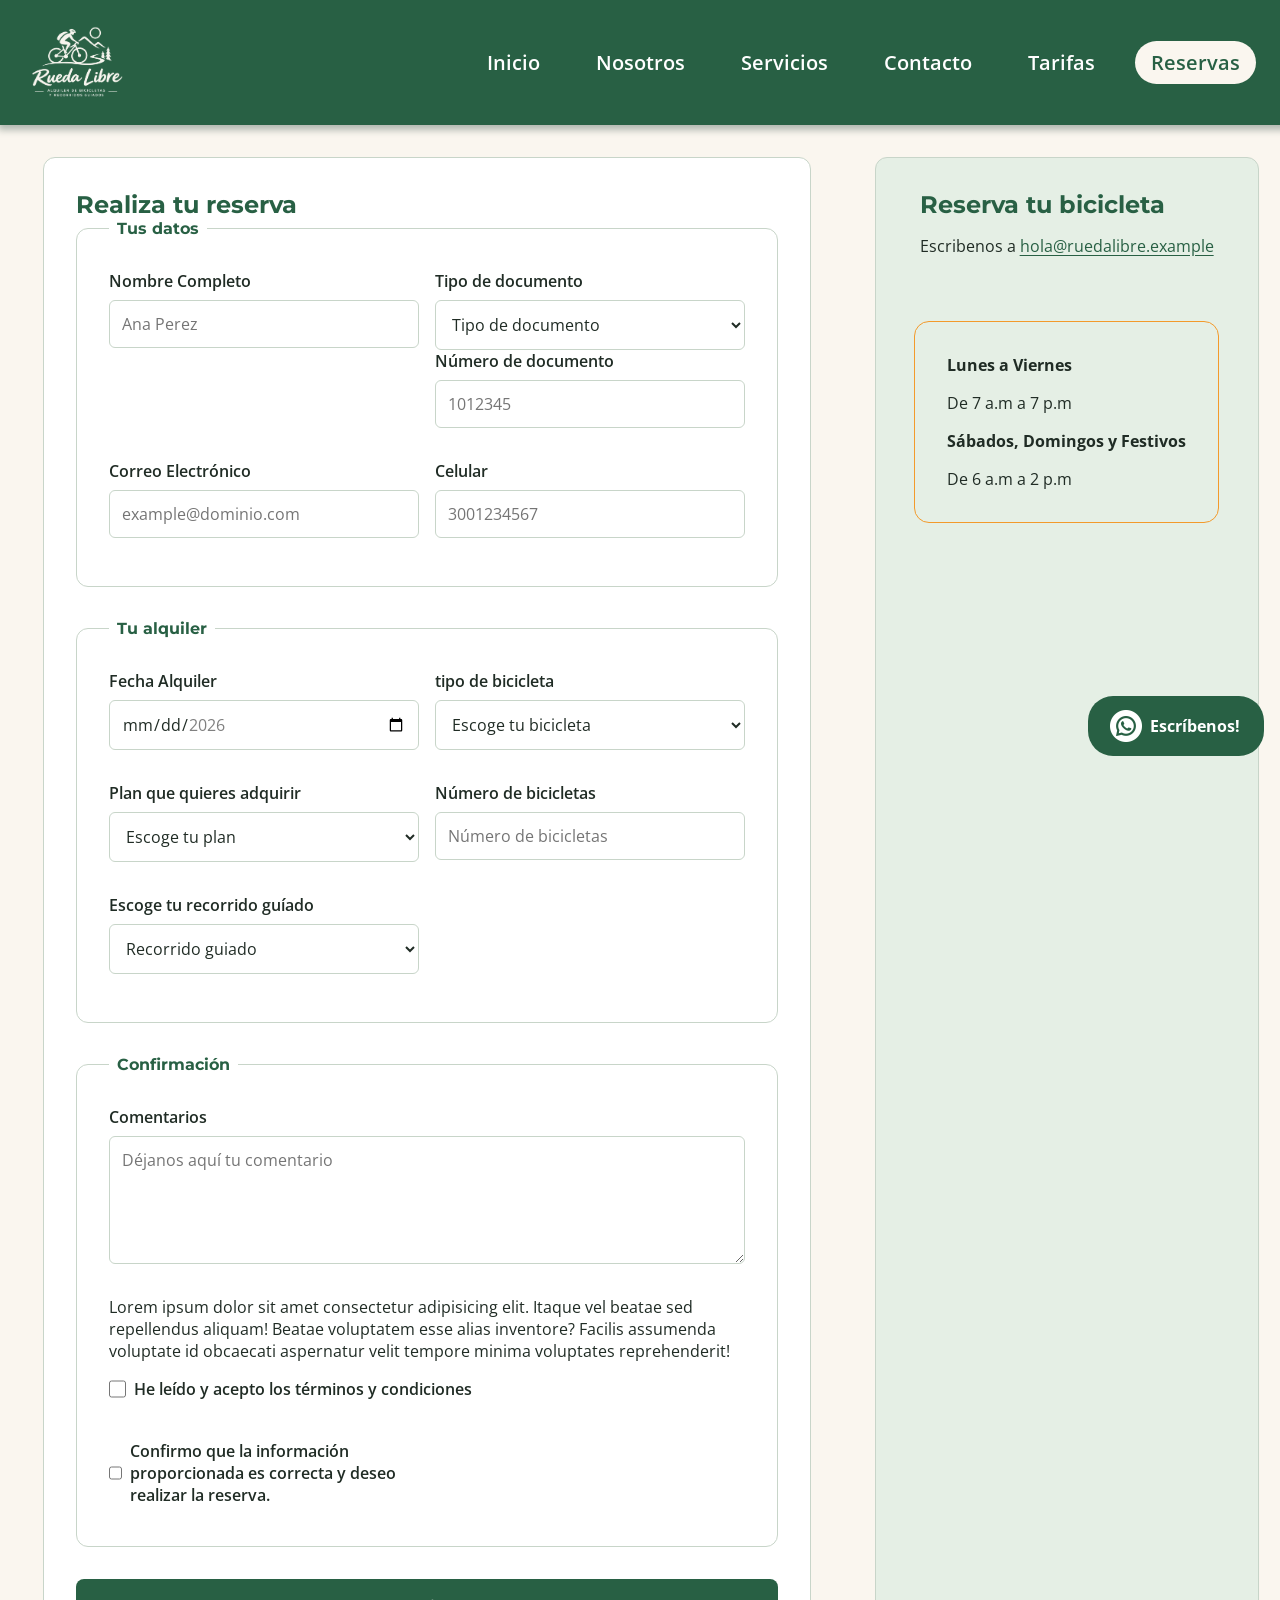
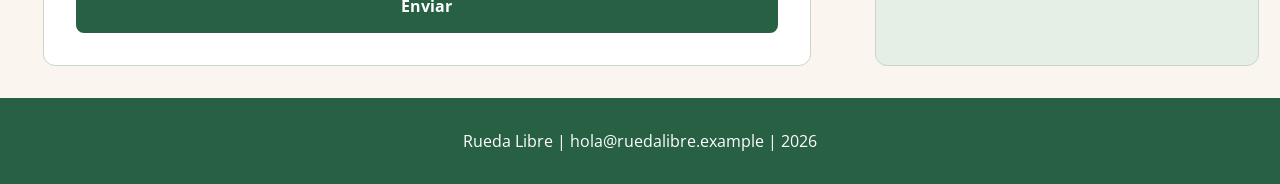
==== paginas/reservas.html @ aeb86398 "Creación repositorio Rueda Libre usando Bootstrap" ====
<!DOCTYPE html>
<html lang="es">

<head>
    <meta charset="UTF-8">
    <meta name="viewport" content="width=device-width, initial-scale=1.0">
    <title>RuedaLibre | Reserva tu bicicleta</title>
    <link rel="preconnect" href="https://fonts.googleapis.com">
    <link rel="preconnect" href="https://fonts.gstatic.com" crossorigin>
    <link
        href="https://fonts.googleapis.com/css2?family=Inter:ital,opsz,wght@0,14..32,100..900;1,14..32,100..900&family=Montserrat:ital,wght@0,100..900;1,100..900&family=Open+Sans:ital,wght@0,300..800;1,300..800&display=swap"
        rel="stylesheet">
    <link
        href="https://fonts.googleapis.com/css2?family=Inter:ital,opsz,wght@0,14..32,100..900;1,14..32,100..900&family=Montserrat:ital,wght@0,100..900;1,100..900&display=swap"
        rel="stylesheet">
    <!-- <link rel="stylesheet" href="../css/style.css"> --> <!-- primer CSS, enfoque primero pc -->
    <link rel="stylesheet" href="../css/mobil-first.css"> <!-- Enfoque Mobile-first -->
    <meta name="description" content="Reserva aquí nuestras bicicletas o agenda una de nuestras rutas por Medellín">
</head>

<body>
    <header>
        <a href="../index.html" class="logo"><img src="../img/Logo.png" alt="Logo de Rueda Libre" width="100"
                class="logo-img"></a>

        <input type="checkbox" id="menu">
        <label for="menu">
            <img src="../img/menu.png" class="menu-icon" alt="icono menú hamburguesa">
        </label>

        <nav class="nav">
            <ul class="nav-bar">
                <li class="nav-bar-item"><a href="../index.html">Inicio</a></li>
                <li class="nav-bar-item"><a href="../index.html#Nosotros">Nosotros</a></li>
                <li class="nav-bar-item"><a href="../index.html#Servicios">Servicios</a></li>
                <li class="nav-bar-item"><a href="../index.html#Encuentranos">Contacto</a></li>
                <li class="nav-bar-item"><a href="./tarifas.html">Tarifas</a></li>
                <li class="nav-bar-item activo"><a href="./reservas.html">Reservas</a></li>
            </ul>
        </nav>
    </header>

    <main class="main-reservas">



        <section class="container container-formreservas">
            <h2>Realiza tu reserva</h2>
            <form action="" method="post">
                <fieldset>
                    <legend>Tus datos</legend>

                    <div class="form-group">
                        <label for="nombre">Nombre Completo</label>
                        <input type="text" name="nombre" id="nombre" placeholder="Ana Perez" minlength="3"
                            title="Por favor, ingrese su nombre completo. solo se aceptan letras y espacios. Un mínimo de 3 caracteres."
                            pattern="^[a-zA-ZáéíóúñÑÁÉÍÓÚ]+$" required>
                    </div>

                    <div class="form-group">
                        <label for="tipoDoc">Tipo de documento</label>
                        <select name="tipoDoc" id="tipoDoc" title="Por favor, seleccione su tipo de documento" required>
                            <option value="" selected disabled>Tipo de documento</option>
                            <option value="ti">Tarjeta de identidad</option>
                            <option value="cc">Cédula de ciudadanía</option>
                            <option value="ce">Cedula de extranjería</option>
                        </select>
                        <label for="numDoc">Número de documento</label>
                        <input type="text" name="numDoc" id="numDoc" pattern="[0-9]{6,10}"
                            title="Por favor, ingrese un número de documento válido. Solo se aceptan números del 0 al 9. Un máximo de 10 dígitos y un mínimo de 6."
                            placeholder="1012345" required>
                    </div>

                    <div class="form-group">
                        <label for="correo">Correo Electrónico</label>
                        <input type="email" name="correo" id="correo" placeholder="example@dominio.com" required
                            title="Por favor, ingrese un correo electrónico válido, debe contener un '@', un dominio y una extensión válida.">
                    </div>

                    <div class="form-group">
                        <label for="celular">Celular</label>
                        <input type="tel" pattern="3[0-9]{9}" name="celular" id="celular" placeholder="3001234567"
                            required
                            title="Por favor, ingrese un número de celular válido. Debe comenzar con '3' y contener 10 dígitos en total. Solo se aceptan números del 0 al 9.">
                    </div>
                </fieldset>

                <fieldset>
                    <legend>Tu alquiler</legend>

                    <div class="form-group">
                        <label for="fecha">Fecha Alquiler</label>
                        <input type="date" name="fecha" id="fecha" min="2026-11-01" max="2026-12-31" required
                            title="Por favor, seleccione una fecha válida. La fecha debe estar entre el 1 de noviembre de 2026 y el 31 de diciembre de 2026.">
                    </div>

                    <div class="form-group">
                        <label for="bicicleta">tipo de bicicleta</label>
                        <select name="bicicleta" id="bicicleta" required
                            title="Por favor, seleccione un tipo de bicicleta">
                            <option value="" selected disabled>Escoge tu bicicleta</option>
                            <option value="urbana">Urbana</option>
                            <option value="montana">Montaña</option>
                            <option value="electrica">Eléctrica</option>
                        </select>
                    </div>

                    <div class="form-group">
                        <label for="plan">Plan que quieres adquirir</label>
                        <select name="plan" id="plan" required title="Por favor, seleccione un plan">
                            <option value="" selected disabled>Escoge tu plan</option>
                            <option value="hora">1 hora</option>
                            <option value="mediodia">Mediodía</option>
                            <option value="dia">Día completo</option>
                        </select>
                    </div>

                    <div class="form-group">
                        <label for="numBici">Número de bicicletas</label>
                        <input type="number" name="numBici" id="numBici" step="1" min="1" max="6"
                            title="Debes seleccionar entre 1 y 6 bicicletas" placeholder="Número de bicicletas"
                            required>
                    </div>

                    <div class="form-group">
                        <label for="guia">Escoge tu recorrido guíado</label>
                        <select name="guia" id="guia" required title="Por favor, seleccione una opción">
                            <option value="" selected disabled>Recorrido guiado</option>
                            <option value="rioParques">Río y parques</option>
                            <option value="saboresBarrio">Sabores de barrio</option>
                            <option value="palmas">Reto palmas</option>
                            <option value="noGuia">No quiero un recorrido guiado</option>
                        </select>
                    </div>

                </fieldset>

                <fieldset>
                    <legend>Confirmación</legend>

                    <div class="form-group form-group-textarea">
                        <label for="coment">Comentarios</label>
                        <textarea name="coment" id="coment" maxlength="300"
                            placeholder="Déjanos aquí tu comentario"></textarea>
                    </div>

                    <div class="form-group form-group-terms">
                        <p>Lorem ipsum dolor sit amet consectetur adipisicing elit. Itaque vel beatae sed
                            repellendus
                            aliquam! Beatae voluptatem esse alias inventore? Facilis assumenda voluptate id
                            obcaecati
                            aspernatur velit tempore minima voluptates reprehenderit!</p>
                        <div class="form-group-checkbox">
                            <input type="checkbox" name="terms" required
                                title="Por favor, acepte nuestros términos y condiciones" id="terms">
                            <label for="terms">He leído y acepto los términos y condiciones</label>
                        </div>
                    </div>

                    <div class="form-group form-group-checkbox">
                        <input type="checkbox" name="confirm" id="confirm" required
                            title="Por favor, confirme su reserva">
                        <label for="confirm">Confirmo que la información proporcionada es correcta y deseo realizar la
                            reserva.</label>
                    </div>
                </fieldset>

                <button type="submit">Enviar</button>
            </form>
        </section>

        <section class="container container-horarios">
            <div class="container-content content-horarios">
                <h1>Reserva tu bicicleta</h1>
                <p>Escribenos a <a href="mailto:hola@ruedalibre.example" target="_blank">hola@ruedalibre.example</a></p>
            </div>

            <aside class="container-content content-horarios-aside">
                <dl>
                    <dt>Lunes a Viernes</dt>
                    <dd>De 7 a.m a 7 p.m</dd>

                    <dt>Sábados, Domingos y Festivos</dt>
                    <dd>De 6 a.m a 2 p.m</dd>
                </dl>
            </aside>
        </section>

        <aside class="whatsapp">
            <a href="whatsapp://send?phone=573001234567" target="_blank" class="btn btn-whatsapp">
                <img src="../img/whatsapp.png" alt="WhatsApp">
                <p>Escríbenos!</p>
            </a>
        </aside>

    </main>

    <footer id="footer">
        Rueda Libre | hola@ruedalibre.example | 2026
    </footer>

</body>

</html>
---- css/style.css ----
:root {
    --primary-color: #286044;
    --secondary-color: #F39A2B;
    --background-color: #FAF6EF;
    --text-color: #202c25;
    --text-color-secondary: #5B6470;
    --surface-color: #E5EFE5;
    --border-color: #C8D5C9;

    --font-family-main: 'Montserrat', sans-serif;
    --font-family-secondary: 'Open Sans', sans-serif;

    --spacing-small: 0.5rem;
    --spacing-medium: 1rem;
    --spacing-large: 2rem;
}


* {
    margin: 0;
    padding: 0;
    box-sizing: border-box;
}

html {
    scroll-behavior: smooth;
    scroll-padding-top: 1rem;
}

body {
    background-color: var(--background-color);
    color: var(--text-color);
    font-family: var(--font-family-secondary);
    width: 100%;
}

a {
    text-decoration: none;
    color: inherit;
}

h1,
h2,
h3 {
    font-family: var(--font-family-main);
    color: var(--primary-color);
}

a:focus-visible,
button:focus-visible,
input:focus-visible,
select:focus-visible,
textarea:focus-visible,
iframe:focus-visible {
    outline: 3px solid var(--secondary-color);
    outline-offset: 4px;
}

p {
    margin-bottom: var(--spacing-medium);
}

header {
    background-color: var(--primary-color);
    color: white;
    text-align: center;
    display: flex;
    justify-content: space-between;
    box-shadow: 3px 0 7px 5px rgb(177, 184, 176);
    width: 100%;
    position: sticky;
    z-index: 100;
    top: 0;


    .logo {
        margin-left: var(--spacing-medium);

        .logo-img {
            width: 120px;
        }
    }

    #menu {
        display: none;
    }

    label {
        cursor: pointer;
        display: none;

        .menu-icon {
            width: 50px;
        }
    }

    .nav {
        display: flex;
        margin-right: var(--spacing-medium);

        .nav-bar {
            display: flex;
            flex-direction: row;
            list-style: none;
            gap: var(--spacing-small);
            text-decoration: none;
            align-items: center;
            justify-content: center;

            .nav-bar-item {
                font-size: 20px;
                margin: var(--spacing-small);
                padding: var(--spacing-small) var(--spacing-medium);
                border-radius: 40px;
                font-weight: 600;
                transition: 0.4s ease;
            }

            .activo {
                background-color: var(--background-color);
                padding: var(--spacing-small) var(--spacing-medium);
                margin: var(--spacing-small);
                color: var(--primary-color);
                border-radius: 50px;
                font-size: 20px;
            }

            .nav-bar-item:hover {
                background-color: var(--background-color);
                color: var(--text-color);
            }
        }
    }
}

main {
    display: flex;
    flex-direction: column;
}


.container {
    width: 90%;
    margin: var(--spacing-large) auto;
    padding: var(--spacing-large);

    border: 1px solid var(--border-color);
    border-radius: 0.75rem;
    background-color: white;
}

.container-welcome {
    margin-left: 0;
    margin-right: 0;
    display: flex;
    flex-direction: column;
    align-items: center;
    justify-content: center;
    border: none;
    border-radius: 0;

    min-height: 60vh;
    padding: var(--spacing-large);
    background-color: var(--surface-color);
    background-image: url("../img/Cliclismo.jpg");
    background-position: center;
    background-repeat: no-repeat;
    background-size: cover;

    text-align: center;
    width: 100%;

    .welcome-content {

        width: 50%;
        background: rgba(255, 255, 255, 0.233);
        backdrop-filter: blur(20px);
        -webkit-backdrop-filter: blur(10px);
        border-radius: 50px;
        padding: 20px;

        display: flex;
        flex-direction: column;
        align-items: center;
        justify-content: center;


        h1 {
            font-size: clamp(2rem, 5vw, 3.5rem);
        }

        p {
            max-width: 42rem;
            font-size: 1.1rem;
        }
    }

}


.servicios {

    .servicios-title {
        margin: var(--spacing-medium);
    }

    .container-content-servicios {
        display: grid;
        grid-template-columns: repeat(auto-fit, minmax(400px, 1fr));
        gap: var(--spacing-medium);


        .container-servicios-subtitle {
            position: relative;
            min-width: 0;
            padding: var(--spacing-medium);

            border: 1px solid var(--border-color);
            border-radius: 0.75rem;
            background-color: var(--background-color);

            .servicios-subtitle {
                margin-bottom: var(--spacing-medium);
            }

            .servicios-text {
                line-height: 1.7;
            }

            .servicios-image {
                display: block;
                width: 100%;
                height: auto;
                margin-top: var(--spacing-medium);
                border-radius: 0.5rem;

            }
        }
    }
}

.btn {
    display: inline-block;
    margin-top: var(--spacing-small);
    padding: 0.75rem 1.25rem;

    border: 2px solid transparent;
    border-radius: 25px;
    background-color: var(--primary-color);
    color: white;
    font: inherit;
    font-weight: 700;
    line-height: 1.4;
    text-align: center;
    cursor: pointer;

    transition: background-color 0.3s ease,
        color 0.3s ease;
}

.btn:hover {
    background-color: var(--secondary-color);
    color: var(--text-color);
}

.btn:focus-visible {
    outline: 3px solid var(--secondary-color);
    outline-offset: 4px;
}


.alquiler {
    width: 100%;
    max-width: 75rem;
    margin: 0 auto;
    padding: var(--spacing-large);

    display: flex;
    flex-direction: column;
    align-items: flex-start;
    gap: var(--spacing-medium);

    color: var(--text-color);
    line-height: 1.7;

    .alquiler-title {
        width: 100%;
        margin-bottom: var(--spacing-small);

        color: var(--primary-color);
        font-family: var(--font-family-main);
        font-size: clamp(1.8rem, 4vw, 2.5rem);
        text-align: center;
    }

    p {
        max-width: 55rem;

        color: var(--text-color-secondary);
        font-family: var(--font-family-secondary);
        font-size: 1rem;
    }

    ol,
    ul {
        width: 100%;
        max-width: 65rem;
        padding-left: 1.75rem;

        font-family: var(--font-family-secondary);

        li {
            margin-bottom: var(--spacing-small);
            padding-left: 0.25rem;

            strong {
                color: var(--primary-color);
            }

        }
    }

    h3 {
        margin-top: var(--spacing-medium);

        color: var(--primary-color);
        font-family: var(--font-family-main);
        font-size: 1.35rem;
    }

}

.encuentranos-map {

    h3 {
        padding: var(--spacing-medium) 0;
        font-size: 1.5rem;
    }

    iframe {
        display: block;
        width: 100%;
        max-width: 100%;
        border: 0;
        border-radius: 25px;
    }
}

.encuentranos-mail {
    display: block;
    font-style: normal;
    overflow-wrap: anywhere;
    padding: var(--spacing-medium) 0;

    a {
        color: var(--primary-color);
        text-decoration: underline;
        text-underline-offset: 0.2em;
    }
}

.container-tabla {
    overflow-x: auto;

    .tabla {
        width: 100%;
        border-collapse: collapse;
        margin-bottom: var(--spacing-medium);
        background-color: white;

        caption {
            margin-bottom: var(--spacing-medium);
            color: var(--primary-color);
            font-family: var(--font-family-main);
            font-size: 1.4rem;
            font-weight: 700;
            text-align: left;
        }

        th {
            padding: var(--spacing-medium);
            border: 1px solid var(--border-color);
            text-align: left;
            background-color: var(--primary-color);
            color: white;
        }

        td {
            padding: var(--spacing-medium);
            border: 1px solid var(--border-color);
            text-align: left;
        }
    }
}

.container-description {
    line-height: 1.8;

    .list-requisitos {
        padding-left: var(--spacing-large);
    }
}

.main-reservas {
    display: grid;
    grid-template-columns: 2fr 1fr;
}

.container-horarios {
    display: flex;
    align-items: center;
    flex-direction: column;
    gap: var(--spacing-large);
    background-color: var(--surface-color);

    .content-horarios {
        min-width: 0;

        p {
            padding: var(--spacing-medium) 0;

            a {
                color: var(--primary-color);
                text-decoration: underline;
                text-underline-offset: 0.2em;
            }
        }

    }

    .content-horarios-aside {
        padding: var(--spacing-large);
        border: solid 1px var(--secondary-color);
        border-radius: 15px;

        dl {
            display: flex;
            flex-direction: column;
            gap: var(--spacing-medium);

            dt {
                font-weight: bold;
            }
        }
    }
}

.container-formreservas {

    form {
        width: 100%;
    }

    fieldset {
        margin-bottom: var(--spacing-large);
        padding: var(--spacing-large);

        border: 1px solid var(--border-color);
        border-radius: 0.75rem;
        display: grid;
        grid-template-columns: 1fr 1fr;
        gap: var(--spacing-medium);

        legend {
            padding: 0 var(--spacing-small);
            color: var(--primary-color);
            font-family: var(--font-family-main);
            font-weight: 700;
        }

        .form-group {
            margin-bottom: var(--spacing-medium);

            label {
                display: block;
                margin-bottom: var(--spacing-small);
                font-weight: 600;
            }

            input:not([type="checkbox"]),
            select,
            textarea {
                display: block;
                width: 100%;
                min-height: 2.75rem;
                padding: 0.75rem;

                border: 1px solid var(--border-color);
                border-radius: 0.375rem;
                background-color: white;
                color: var(--text-color);
                font: inherit;
            }

            textarea {
                min-height: 8rem;
                resize: vertical;
            }

            input[type="checkbox"] {
                width: 1.1rem;
                height: 1.1rem;
                margin-right: var(--spacing-small);
                accent-color: var(--primary-color);
                vertical-align: middle;
            }

            input:focus-visible,
            select:focus-visible,
            textarea:focus-visible {
                border-color: var(--primary-color);
                outline: 3px solid var(--secondary-color);
                outline-offset: 2px;
            }

        }

        .form-group-checkbox {
            margin-bottom: var(--spacing-small);
        }
    }

    button {
        display: block;
        width: 100%;
        padding: var(--spacing-medium);

        border: 0;
        border-radius: 0.5rem;
        background-color: var(--primary-color);
        color: white;
        font: inherit;
        font-weight: 700;
        cursor: pointer;

        transition: background-color 0.3s ease;
    }

    button:hover {
        background-color: var(--secondary-color);
        color: var(--text-color);
    }


}

.flota {

    h2 {
        padding: var(--spacing-medium);
    }

    div {
        display: grid;
        grid-template-columns: repeat(auto-fit, minmax(min(100%, 450px), 1fr));
        gap: var(--spacing-medium);

        .flota-article {
            padding: var(--spacing-large);
            border: solid var(--border-color) 1px;
            border-radius: 25px;
            display: flex;



            img {
                width: 50%;
                border-radius: 25px;
                transition: ease 1s;
            }

            img:hover {
                transform: scale(1.1);
                width: 50%;
            }

            div {
                width: 50%;
                display: flex;
                flex-direction: column;
                align-items: center;
                text-align: center;

                h3 {
                    font-size: 1.5rem;
                }

                .flota-precio {
                    color: var(--text-color-secondary);
                }

                .btn-flota {
                    background-color: var(--secondary-color);
                    color: var(--text-color);
                }

                .btn-flota:hover {
                    background-color: var(--primary-color);
                    color: var(--background-color);
                }
            }
        }
    }
}


.whatsapp {
    width: 11rem;
    position: fixed;
    bottom: 9rem;
    right: var(--spacing-medium);

    .btn-whatsapp {
        display: flex;
        align-items: center;
        gap: var(--spacing-small);

        p {
            margin-bottom: 0;
        }

        img {
            width: 2rem;
        }
    }
}

.rutas {
    width: 100%;

    .rutas-cards {
        display: flex;
        overflow-x: auto;
        scroll-snap-type: x mandatory;
        width: 100%;
        gap: var(--spacing-large);

        .ruta-card {
            display: flex;
            align-items: center;
            justify-content: space-between;

            border: var(--border-color) solid 1px;
            border-radius: 25px;
            scroll-snap-align: center;
            flex: 0 0 85%;
            background-color: var(--primary-color);

            img {
                width: 50%;
                border-radius: 25px 0 0 25px;
                height: 100%;

            }

            .ruta-info {
                display: flex;
                flex-direction: column;
                text-align: center;
                width: 50%;
                gap: var(--spacing-medium);
                background-color: var(--background-color);
                margin: 0;
                padding: 3rem;
                border-radius: 0 25px 25px 0;

                h3 {
                    color: var(--text-color);
                    font-size: 2rem;
                }

                .dificultad {
                    text-decoration: underline;
                    text-decoration-color: var(--secondary-color);
                    text-decoration-thickness: 2px;
                    text-underline-offset: var(--spacing-small);

                    .nivel {
                        font-weight: 600;
                        color: var(--secondary-color);

                    }
                }

                div {
                    display: flex;
                    justify-content: center;
                    padding: var(--spacing-medium);
                    background-color: var(--border-color);
                    align-items: center;
                    flex-direction: row;
                    border-radius: 25px;
                    gap: var(--spacing-large);
                    padding-bottom: 0;
                }

                .ruta-precio {
                    padding: var(--spacing-medium);
                    background-color: var(--secondary-color);
                    width: auto;
                    align-self: center;
                    font-weight: bolder;
                    border-radius: 25px;
                }
            }
        }
    }
}

footer {
    padding: var(--spacing-large);
    display: flex;
    background-color: var(--primary-color);
    color: white;
    flex-direction: row;
    align-items: flex-start;
    gap: 20rem;
    justify-content: center;
    flex-wrap: wrap;

    .footer-section {

        h2 {
            color: var(--background-color);
        }
    }
}

@media (max-width: 1023px) {

    html {
        scroll-padding-top: 5rem;
    }

    header {
        align-items: center;

        label {
            display: flex;
            align-items: center;
            order: 1;
            margin-right: var(--spacing-medium);
        }

        .nav {
            margin-right: 0;

            .nav-bar {
                position: absolute;
                left: 0;
                right: 0;
                top: 100%;
                display: none;
                flex-direction: column;
                align-items: stretch;
                justify-content: flex-start;
                gap: 0;
                margin: 0;
                padding: 0;
                max-height: calc(100vh - 5rem);
                overflow-y: auto;
                background-color: var(--text-color);
                box-shadow: 0 8px 12px rgba(0, 0, 0, 0.25);

                .nav-bar-item {
                    margin: 0;
                    padding: 0;
                    border-radius: 0;
                    font-size: 1.1rem;

                    a {
                        display: block;
                        padding: var(--spacing-medium) var(--spacing-large);
                        color: var(--surface-color);
                    }
                }

                .nav-bar-item:hover {
                    background-color: var(--secondary-color);

                    a {
                        color: var(--text-color);
                    }
                }

                .activo {
                    margin: 0;
                    padding: 0;
                    border-radius: 0;
                    background-color: var(--primary-color);
                    box-shadow: inset 4px 0 0 var(--secondary-color);

                    a {
                        color: var(--surface-color);
                    }
                }
            }
        }

        #menu:checked~.nav .nav-bar {
            display: flex;
        }
    }

    .container {
        width: 100%;
        border-radius: 0;
        border-left: 0;
        border-right: 0;
    }

    .container-welcome .welcome-content {
        width: 80%;
    }

    .container-formreservas {
        form {
            fieldset {
                grid-template-columns: 1fr;
            }
        }
    }

    .whatsapp {
        width: auto;
        display: flex;

        .btn-whatsapp {
            width: 3.5rem;
            height: 3.5rem;
            margin-top: 0;
            padding: 0;
            justify-content: center;
            border-radius: 50%;

            img {
                align-self: center;
            }

            p {
                display: none;
            }
        }
    }

    footer {
        gap: 3rem;
        justify-content: space-around;
    }
}

@media (max-width: 767px) {
    header {
        padding: 0.25rem 0;

        .logo {
            margin-left: var(--spacing-medium);

            .logo-img {
                display: block;
                width: 90px;
            }
        }

        label {
            margin-right: var(--spacing-medium);

            .menu-icon {
                width: 40px;
            }
        }

        .nav .nav-bar .nav-bar-item {
            font-size: 1rem;
        }
    }

    .container {
        margin: var(--spacing-medium) 0;
        padding: var(--spacing-medium);

        h2 {
            font-size: 1.5rem;
        }

        .btn {
            display: block;
            width: 100%;
        }
    }

    .container-welcome {
        min-height: 50vh;
        margin-top: 0;

        .welcome-content {
            width: 100%;
            padding: var(--spacing-medium);
            border-radius: 30px;

            p {
                font-size: 1rem;
            }
        }
    }

    .servicios {
        .servicios-title {
            margin: 0 0 var(--spacing-medium);
        }

        .container-content-servicios {
            grid-template-columns: minmax(0, 1fr);
        }
    }

    .alquiler {

        ol,
        ul {
            padding-left: 1.25rem;
        }

        h3 {
            font-size: 1.2rem;
        }
    }

    .flota {

        h2 {
            padding: 0 0 var(--spacing-medium);
        }

        div {
            grid-template-columns: minmax(0, 1fr);

            .flota-article {
                flex-direction: column;
                gap: var(--spacing-medium);
                border-radius: 1rem;

                img,
                img:hover {
                    width: 100%;
                    object-fit: cover;
                    border-radius: 1rem;
                    transform: none;
                }

                div {
                    width: 100%;
                }
            }
        }
    }

    .rutas {
        .rutas-cards {
            gap: var(--spacing-medium);
            scroll-snap-type: x mandatory;
            padding-bottom: var(--spacing-small);

            .ruta-card {
                flex-direction: column;
                align-items: stretch;
                border-radius: 1rem;

                img {
                    width: 100%;
                    height: 180px;
                    object-fit: cover;
                    border-radius: 1rem 1rem 0 0;
                }

                .ruta-info {
                    width: 100%;
                    padding: var(--spacing-medium);
                    gap: var(--spacing-small);
                    border-radius: 0 0 1rem 1rem;

                    h3 {
                        font-size: 1.4rem;
                    }

                    div {
                        flex-wrap: wrap;
                        gap: var(--spacing-small) var(--spacing-medium);
                    }
                }
            }
        }
    }

    .encuentranos-map {

        h3 {
            font-size: 1.25rem;
        }

        iframe {
            height: 300px;
            border-radius: 1rem;
        }
    }

    .container-tabla {
        .tabla {
            caption {
                font-size: 1.2rem;
            }

            th,
            td {
                padding: var(--spacing-small);
                font-size: 0.875rem;
            }
        }

        .tarifas-recorrido {
            min-width: 32rem;
        }
    }

    .container-description {
        .list-requisitos {
            padding-left: 1.25rem;
        }
    }

    .main-reservas {
        grid-template-columns: minmax(0, 1fr);

        .container-formreservas {
            fieldset {
                padding: var(--spacing-medium);
                gap: 0;
            }
        }
    }

    .container-horarios {
        .content-horarios {
            h1 {
                font-size: 1.6rem;
            }
        }

        .content-horarios-aside {
            width: 100%;
            padding: var(--spacing-medium);
        }
    }

    footer {
        flex-direction: column;
        align-items: center;
        gap: var(--spacing-large);
        padding: var(--spacing-large) var(--spacing-medium);
        text-align: center;
    }
}
---- css/mobil-first.css ----
:root {
    --primary-color: #286044;
    --secondary-color: #F39A2B;
    --background-color: #FAF6EF;
    --text-color: #202c25;
    --text-color-secondary: #5B6470;
    --surface-color: #E5EFE5;
    --border-color: #C8D5C9;

    --font-family-main: 'Montserrat', sans-serif;
    --font-family-secondary: 'Open Sans', sans-serif;

    --spacing-small: 0.5rem;
    --spacing-medium: 1rem;
    --spacing-large: 2rem;
}


* {
    margin: 0;
    padding: 0;
    box-sizing: border-box;
}

html {
    scroll-behavior: smooth;
    scroll-padding-top: 5rem;

    @media (min-width: 1200px) {
        scroll-padding-top: 1rem;
    }
}

body {
    background-color: var(--background-color);
    color: var(--text-color);
    font-family: var(--font-family-secondary);
    width: 100%;
}

a {
    text-decoration: none;
    color: inherit;
}

h1,
h2,
h3 {
    font-family: var(--font-family-main);
    color: var(--primary-color);
}

a:focus-visible,
button:focus-visible,
input:focus-visible,
select:focus-visible,
textarea:focus-visible,
iframe:focus-visible {
    outline: 3px solid var(--secondary-color);
    outline-offset: 4px;
}

p {
    margin-bottom: var(--spacing-medium);
}

header {
    background-color: var(--primary-color);
    color: white;
    text-align: center;
    display: flex;
    justify-content: space-between;
    align-items: center;
    padding: 0.25rem 0;
    box-shadow: 3px 0 7px 5px rgb(177, 184, 176);
    width: 100%;
    position: sticky;
    z-index: 100;
    top: 0;


    .logo {
        margin-left: var(--spacing-medium);

        .logo-img {
            display: block;
            width: 90px;

            @media (min-width: 768px) {
                display: inline;
                width: 120px;
            }
        }
    }

    #menu {
        display: none;
    }

    label {
        cursor: pointer;
        display: flex;
        align-items: center;
        order: 1;
        margin-right: var(--spacing-medium);

        .menu-icon {
            width: 40px;

            @media (min-width: 768px) {
                width: 50px;
            }
        }

        @media (min-width: 1200px) {
            display: none;
        }
    }

    .nav {
        display: flex;
        margin-right: 0;

        .nav-bar {
            position: absolute;
            left: 0;
            right: 0;
            top: 100%;
            display: none;
            flex-direction: column;
            list-style: none;
            gap: 0;
            text-decoration: none;
            align-items: stretch;
            justify-content: flex-start;
            margin: 0;
            padding: 0;
            max-height: calc(100vh - 5rem);
            overflow-y: auto;
            background-color: var(--text-color);
            box-shadow: 0 8px 12px rgba(0, 0, 0, 0.25);

            .nav-bar-item {
                font-size: 1rem;
                margin: 0;
                padding: 0;
                border-radius: 0;
                font-weight: 600;
                transition: 0.4s ease;

                a {
                    display: block;
                    padding: var(--spacing-medium) var(--spacing-large);
                    color: var(--surface-color);
                }

                @media (min-width: 768px) {
                    font-size: 1.1rem;
                }

                @media (min-width: 1200px) {
                    font-size: 20px;
                    margin: var(--spacing-small);
                    padding: var(--spacing-small) var(--spacing-medium);
                    border-radius: 40px;

                    a {
                        display: inline;
                        padding: 0;
                        color: inherit;
                    }
                }
            }

            .nav-bar-item:hover {
                background-color: var(--secondary-color);

                a {
                    color: var(--text-color);
                }

                @media (min-width: 1200px) {
                    background-color: var(--background-color);
                    color: var(--text-color);

                    a {
                        color: inherit;
                    }
                }
            }

            .activo {
                background-color: var(--primary-color);
                padding: 0;
                margin: 0;
                color: var(--primary-color);
                border-radius: 0;
                box-shadow: inset 4px 0 0 var(--secondary-color);

                a {
                    color: var(--surface-color);
                }

                @media (min-width: 1200px) {
                    background-color: var(--background-color);
                    padding: var(--spacing-small) var(--spacing-medium);
                    margin: var(--spacing-small);
                    border-radius: 50px;
                    font-size: 20px;
                    box-shadow: none;

                    a {
                        color: inherit;
                    }
                }
            }

            @media (min-width: 1200px) {
                position: static;
                left: auto;
                right: auto;
                top: auto;
                display: flex;
                flex-direction: row;
                gap: var(--spacing-small);
                align-items: center;
                justify-content: center;
                max-height: none;
                overflow-y: visible;
                background-color: transparent;
                box-shadow: none;
            }
        }

        @media (min-width: 1200px) {
            margin-right: var(--spacing-medium);
        }
    }

    #menu:checked~.nav .nav-bar {
        display: flex;
    }

    @media (min-width: 768px) {
        padding: 0;
    }

    @media (min-width: 1200px) {
        align-items: normal;
    }
}

main {
    display: flex;
    flex-direction: column;
}


.container {
    width: 100%;
    margin: var(--spacing-medium) 0;
    padding: var(--spacing-medium);

    border: 1px solid var(--border-color);
    border-left: 0;
    border-right: 0;
    border-radius: 0;
    background-color: white;

    h2 {
        font-size: 1.5rem;
    }

    .btn {
        display: block;
        width: 100%;
    }

    @media (min-width: 768px) {
        margin: var(--spacing-large) auto;
        padding: var(--spacing-large);

        h2 {
            font-size: revert;
        }

        .btn {
            display: inline-block;
            width: auto;
        }
    }

    @media (min-width: 1200px) {
        width: 90%;
        border-left: 1px solid var(--border-color);
        border-right: 1px solid var(--border-color);
        border-radius: 0.75rem;
    }
}

.container-welcome {
    margin-left: 0;
    margin-right: 0;
    margin-top: 0;
    display: flex;
    flex-direction: column;
    align-items: center;
    justify-content: center;
    border: none;
    border-radius: 0;

    min-height: 50vh;
    padding: var(--spacing-medium);
    background-color: var(--surface-color);
    background-image: url("../img/Cliclismo.jpg");
    background-position: center;
    background-repeat: no-repeat;
    background-size: cover;

    text-align: center;
    width: 100%;

    .welcome-content {

        width: 100%;
        background: rgba(255, 255, 255, 0.233);
        backdrop-filter: blur(20px);
        -webkit-backdrop-filter: blur(10px);
        border-radius: 30px;
        padding: var(--spacing-medium);

        display: flex;
        flex-direction: column;
        align-items: center;
        justify-content: center;


        h1 {
            font-size: clamp(2rem, 5vw, 3.5rem);
        }

        p {
            max-width: 42rem;
            font-size: 1rem;
        }

        @media (min-width: 768px) {
            width: 80%;
            border-radius: 50px;
            padding: 20px;

            p {
                font-size: 1.1rem;
            }
        }

        @media (min-width: 1200px) {
            width: 50%;
        }
    }

    @media (min-width: 768px) {
        margin-top: var(--spacing-large);
        min-height: 60vh;
        padding: var(--spacing-large);
    }
}


.servicios {

    .servicios-title {
        margin: 0 0 var(--spacing-medium);

        @media (min-width: 768px) {
            margin: var(--spacing-medium);
        }
    }

    .container-content-servicios {
        display: grid;
        grid-template-columns: minmax(0, 1fr);
        gap: var(--spacing-medium);


        .container-servicios-subtitle {
            position: relative;
            min-width: 0;
            padding: var(--spacing-medium);

            border: 1px solid var(--border-color);
            border-radius: 0.75rem;
            background-color: var(--background-color);

            .servicios-subtitle {
                margin-bottom: var(--spacing-medium);
            }

            .servicios-text {
                line-height: 1.7;
            }

            .servicios-image {
                display: block;
                width: 100%;
                height: auto;
                margin-top: var(--spacing-medium);
                border-radius: 0.5rem;

            }
        }

        @media (min-width: 768px) {
            grid-template-columns: repeat(auto-fit, minmax(400px, 1fr));
        }
    }
}

.btn {
    display: inline-block;
    margin-top: var(--spacing-small);
    padding: 0.75rem 1.25rem;

    border: 2px solid transparent;
    border-radius: 25px;
    background-color: var(--primary-color);
    color: white;
    font: inherit;
    font-weight: 700;
    line-height: 1.4;
    text-align: center;
    cursor: pointer;

    transition: background-color 0.3s ease,
        color 0.3s ease;
}

.btn:hover {
    background-color: var(--secondary-color);
    color: var(--text-color);
}

.btn:focus-visible {
    outline: 3px solid var(--secondary-color);
    outline-offset: 4px;
}


.alquiler {
    width: 100%;
    max-width: 75rem;
    margin: 0 auto;
    padding: var(--spacing-large);

    display: flex;
    flex-direction: column;
    align-items: flex-start;
    gap: var(--spacing-medium);

    color: var(--text-color);
    line-height: 1.7;

    .alquiler-title {
        width: 100%;
        margin-bottom: var(--spacing-small);

        color: var(--primary-color);
        font-family: var(--font-family-main);
        font-size: clamp(1.8rem, 4vw, 2.5rem);
        text-align: center;
    }

    p {
        max-width: 55rem;

        color: var(--text-color-secondary);
        font-family: var(--font-family-secondary);
        font-size: 1rem;
    }

    ol,
    ul {
        width: 100%;
        max-width: 65rem;
        padding-left: 1.25rem;

        font-family: var(--font-family-secondary);

        li {
            margin-bottom: var(--spacing-small);
            padding-left: 0.25rem;

            strong {
                color: var(--primary-color);
            }

        }

        @media (min-width: 768px) {
            padding-left: 1.75rem;
        }
    }

    h3 {
        margin-top: var(--spacing-medium);

        color: var(--primary-color);
        font-family: var(--font-family-main);
        font-size: 1.2rem;

        @media (min-width: 768px) {
            font-size: 1.35rem;
        }
    }

}

.encuentranos-map {

    h3 {
        padding: var(--spacing-medium) 0;
        font-size: 1.25rem;

        @media (min-width: 768px) {
            font-size: 1.5rem;
        }
    }

    iframe {
        display: block;
        width: 100%;
        border: 0;
        border-radius: 1rem;
        height: 300px;

        @media (min-width: 768px) {
            height: 500px;
            border-radius: 25px;
        }
    }
}

.encuentranos-mail {
    display: block;
    font-style: normal;
    overflow-wrap: anywhere;
    padding: var(--spacing-medium) 0;

    a {
        color: var(--primary-color);
        text-decoration: underline;
        text-underline-offset: 0.2em;
    }
}

.container-tabla {
    overflow-x: auto;

    .tabla {
        width: 100%;
        border-collapse: collapse;
        margin-bottom: var(--spacing-medium);
        background-color: white;

        caption {
            margin-bottom: var(--spacing-medium);
            color: var(--primary-color);
            font-family: var(--font-family-main);
            font-size: 1.2rem;
            font-weight: 700;
            text-align: left;

            @media (min-width: 768px) {
                font-size: 1.4rem;
            }
        }

        th {
            padding: var(--spacing-small);
            font-size: 0.875rem;
            border: 1px solid var(--border-color);
            text-align: left;
            background-color: var(--primary-color);
            color: white;

            @media (min-width: 768px) {
                padding: var(--spacing-medium);
                font-size: inherit;
            }
        }

        td {
            padding: var(--spacing-small);
            font-size: 0.875rem;
            border: 1px solid var(--border-color);
            text-align: left;

            @media (min-width: 768px) {
                padding: var(--spacing-medium);
                font-size: inherit;
            }
        }
    }

    .tarifas-recorrido {
        min-width: 32rem;

        @media (min-width: 768px) {
            min-width: auto;
        }
    }
}

.container-description {
    line-height: 1.8;

    .list-requisitos {
        padding-left: 1.25rem;

        @media (min-width: 768px) {
            padding-left: var(--spacing-large);
        }
    }
}

.main-reservas {
    display: grid;
    grid-template-columns: minmax(0, 1fr);

    .container-formreservas {
        fieldset {
            padding: var(--spacing-medium);
            gap: 0;
        }
    }

    @media (min-width: 768px) {
        grid-template-columns: 2fr 1fr;

        .container-formreservas {
            fieldset {
                padding: var(--spacing-large);
                gap: var(--spacing-medium);
            }
        }
    }
}

.container-horarios {
    display: flex;
    align-items: center;
    flex-direction: column;
    gap: var(--spacing-large);
    background-color: var(--surface-color);

    .content-horarios {
        min-width: 0;

        h1 {
            font-size: 1.6rem;

            @media (min-width: 768px) {
                font-size: revert;
            }
        }

        p {
            padding: var(--spacing-medium) 0;

            a {
                color: var(--primary-color);
                text-decoration: underline;
                text-underline-offset: 0.2em;
            }
        }

    }

    .content-horarios-aside {
        width: 100%;
        padding: var(--spacing-medium);
        border: solid 1px var(--secondary-color);
        border-radius: 15px;

        dl {
            display: flex;
            flex-direction: column;
            gap: var(--spacing-medium);

            dt {
                font-weight: bold;
            }
        }

        @media (min-width: 768px) {
            width: auto;
            padding: var(--spacing-large);
        }
    }
}

.container-formreservas {

    form {
        width: 100%;
    }

    fieldset {
        min-width: 0;
        margin-bottom: var(--spacing-large);
        padding: var(--spacing-large);

        border: 1px solid var(--border-color);
        border-radius: 0.75rem;
        display: grid;
        grid-template-columns: 1fr;
        gap: var(--spacing-medium);

        legend {
            padding: 0 var(--spacing-small);
            color: var(--primary-color);
            font-family: var(--font-family-main);
            font-weight: 700;
        }

        .form-group {
            margin-bottom: var(--spacing-medium);

            label {
                display: block;
                margin-bottom: var(--spacing-small);
                font-weight: 600;
            }

            input:not([type="checkbox"]),
            select,
            textarea {
                display: block;
                width: 100%;
                min-height: 2.75rem;
                padding: 0.75rem;

                border: 1px solid var(--border-color);
                border-radius: 0.375rem;
                background-color: white;
                color: var(--text-color);
                font: inherit;
            }

            textarea {
                min-height: 8rem;
                resize: vertical;
            }

            input[type="checkbox"] {
                width: 1.1rem;
                height: 1.1rem;
                margin-right: var(--spacing-small);
                accent-color: var(--primary-color);
                vertical-align: middle;
            }

            input:focus-visible,
            select:focus-visible,
            textarea:focus-visible {
                border-color: var(--primary-color);
                outline: 3px solid var(--secondary-color);
                outline-offset: 2px;
            }

        }

        .form-group-checkbox {
            margin-bottom: var(--spacing-small);
            display: flex;
            align-items: center;
            
            label {
                margin-bottom: 0;
            }
        }


        @media (min-width: 768px) {
            grid-template-columns: 1fr 1fr;
        }

        @media (min-width: 1200px) {
            .form-group-textarea {
                grid-column: 1 / -1;
            }

            .form-group-terms {
                grid-column: 1/-1;
            }
        }
    }

    button {
        display: block;
        width: 100%;
        padding: var(--spacing-medium);

        border: 0;
        border-radius: 0.5rem;
        background-color: var(--primary-color);
        color: white;
        font: inherit;
        font-weight: 700;
        cursor: pointer;

        transition: background-color 0.3s ease;
    }

    button:hover {
        background-color: var(--secondary-color);
        color: var(--text-color);
    }


}

.flota {

    h2 {
        padding: 0 0 var(--spacing-medium);

        @media (min-width: 768px) {
            padding: var(--spacing-medium);
        }
    }

    div {
        display: grid;
        grid-template-columns: minmax(0, 1fr);
        gap: var(--spacing-medium);

        .flota-article {
            padding: var(--spacing-large);
            border: solid var(--border-color) 1px;
            border-radius: 1rem;
            display: flex;
            flex-direction: column;
            gap: var(--spacing-medium);



            img {
                width: 100%;
                object-fit: cover;
                border-radius: 1rem;
                transition: ease 1s;
            }

            img:hover {
                transform: none;
                width: 100%;
            }

            div {
                width: 100%;
                display: flex;
                flex-direction: column;
                align-items: center;
                text-align: center;

                h3 {
                    font-size: 1.5rem;
                }

                .flota-precio {
                    color: var(--text-color-secondary);
                }

                .btn-flota {
                    background-color: var(--secondary-color);
                    color: var(--text-color);
                }

                .btn-flota:hover {
                    background-color: var(--primary-color);
                    color: var(--background-color);
                }

                @media (min-width: 768px) {
                    width: 50%;
                }
            }

            @media (min-width: 768px) {
                flex-direction: row;
                gap: normal;
                border-radius: 25px;

                img {
                    width: 50%;
                    object-fit: fill;
                    border-radius: 25px;
                }

                img:hover {
                    transform: scale(1.1);
                    width: 50%;
                }
            }
        }

        @media (min-width: 768px) {
            grid-template-columns: repeat(auto-fit, minmax(min(100%, 450px), 1fr));
        }
    }
}


.whatsapp {
    width: auto;
    display: flex;
    position: fixed;
    bottom: 9rem;
    right: var(--spacing-medium);

    .btn-whatsapp {
        display: flex;
        align-items: center;
        gap: var(--spacing-small);
        width: 3.5rem;
        height: 3.5rem;
        margin-top: 0;
        padding: 0;
        justify-content: center;
        border-radius: 50%;
        box-shadow: 0 4px 10px rgba(0, 0, 0, 0.3);

        p {
            margin-bottom: 0;
            display: none;
        }

        img {
            width: 2rem;
            align-self: center;
        }

        @media (min-width: 1200px) {
            width: auto;
            height: auto;
            margin-top: var(--spacing-small);
            padding: 0.75rem 1.25rem;
            justify-content: normal;
            border-radius: 25px;
            box-shadow: none;

            p {
                display: revert;
            }

            img {
                align-self: auto;
            }
        }
    }

    @media (min-width: 1200px) {
        width: 11rem;
        display: revert;
    }
}

.rutas {
    width: 100%;

    .rutas-cards {
        display: flex;
        overflow-x: auto;
        scroll-snap-type: x mandatory;
        width: 100%;
        gap: var(--spacing-medium);
        padding-bottom: var(--spacing-small);

        .ruta-card {
            display: flex;
            flex-direction: column;
            align-items: stretch;
            justify-content: space-between;

            border: var(--border-color) solid 1px;
            border-radius: 1rem;
            scroll-snap-align: center;
            flex: 0 0 85%;
            background-color: var(--primary-color);

            img {
                width: 100%;
                border-radius: 1rem 1rem 0 0;
                height: 180px;
                object-fit: cover;

            }

            .ruta-info {
                display: flex;
                flex-direction: column;
                text-align: center;
                width: 100%;
                gap: var(--spacing-small);
                background-color: var(--background-color);
                margin: 0;
                padding: var(--spacing-medium);
                border-radius: 0 0 1rem 1rem;

                h3 {
                    color: var(--text-color);
                    font-size: 1.4rem;
                }

                .dificultad {
                    text-decoration: underline;
                    text-decoration-color: var(--secondary-color);
                    text-decoration-thickness: 2px;
                    text-underline-offset: var(--spacing-small);

                    .nivel {
                        font-weight: 600;
                        color: var(--secondary-color);

                    }
                }

                div {
                    display: flex;
                    justify-content: center;
                    padding: var(--spacing-medium);
                    background-color: var(--border-color);
                    align-items: center;
                    flex-direction: row;
                    border-radius: 25px;
                    flex-wrap: wrap;
                    gap: var(--spacing-small) var(--spacing-medium);
                    padding-bottom: 0;
                }

                .ruta-precio {
                    padding: var(--spacing-medium);
                    background-color: var(--secondary-color);
                    width: auto;
                    align-self: center;
                    font-weight: bolder;
                    border-radius: 25px;
                }

                @media (min-width: 768px) {
                    width: 50%;
                    gap: var(--spacing-medium);
                    padding: 3rem;
                    border-radius: 0 25px 25px 0;

                    h3 {
                        font-size: 2rem;
                    }

                    div {
                        flex-wrap: nowrap;
                        gap: var(--spacing-large);
                    }
                }
            }

            @media (min-width: 768px) {
                flex-direction: row;
                align-items: center;
                border-radius: 25px;

                img {
                    width: 50%;
                    border-radius: 25px 0 0 25px;
                    height: 100%;
                    object-fit: fill;
                }
            }

            @media (min-width: 1200px) {

                .ruta-info {
                    margin: var(--spacing-large);
                    border-radius: 25px;
                    gap: var(--spacing-large);
                }
            }
        }

        @media (min-width: 768px) {
            gap: var(--spacing-large);
            padding-bottom: 0;
        }
    }
}

footer {
    padding: var(--spacing-large) var(--spacing-medium);
    display: flex;
    background-color: var(--primary-color);
    color: white;
    flex-direction: column;
    align-items: center;
    gap: var(--spacing-large);
    justify-content: space-around;
    flex-wrap: wrap;
    text-align: center;

    .footer-section {

        h2 {
            color: var(--background-color);
        }
    }

    @media (min-width: 768px) {
        padding: var(--spacing-large);
        flex-direction: row;
        align-items: flex-start;
        gap: 3rem;
        text-align: start;
    }

    @media (min-width: 1200px) {
        gap: 20rem;
        justify-content: center;
    }
}
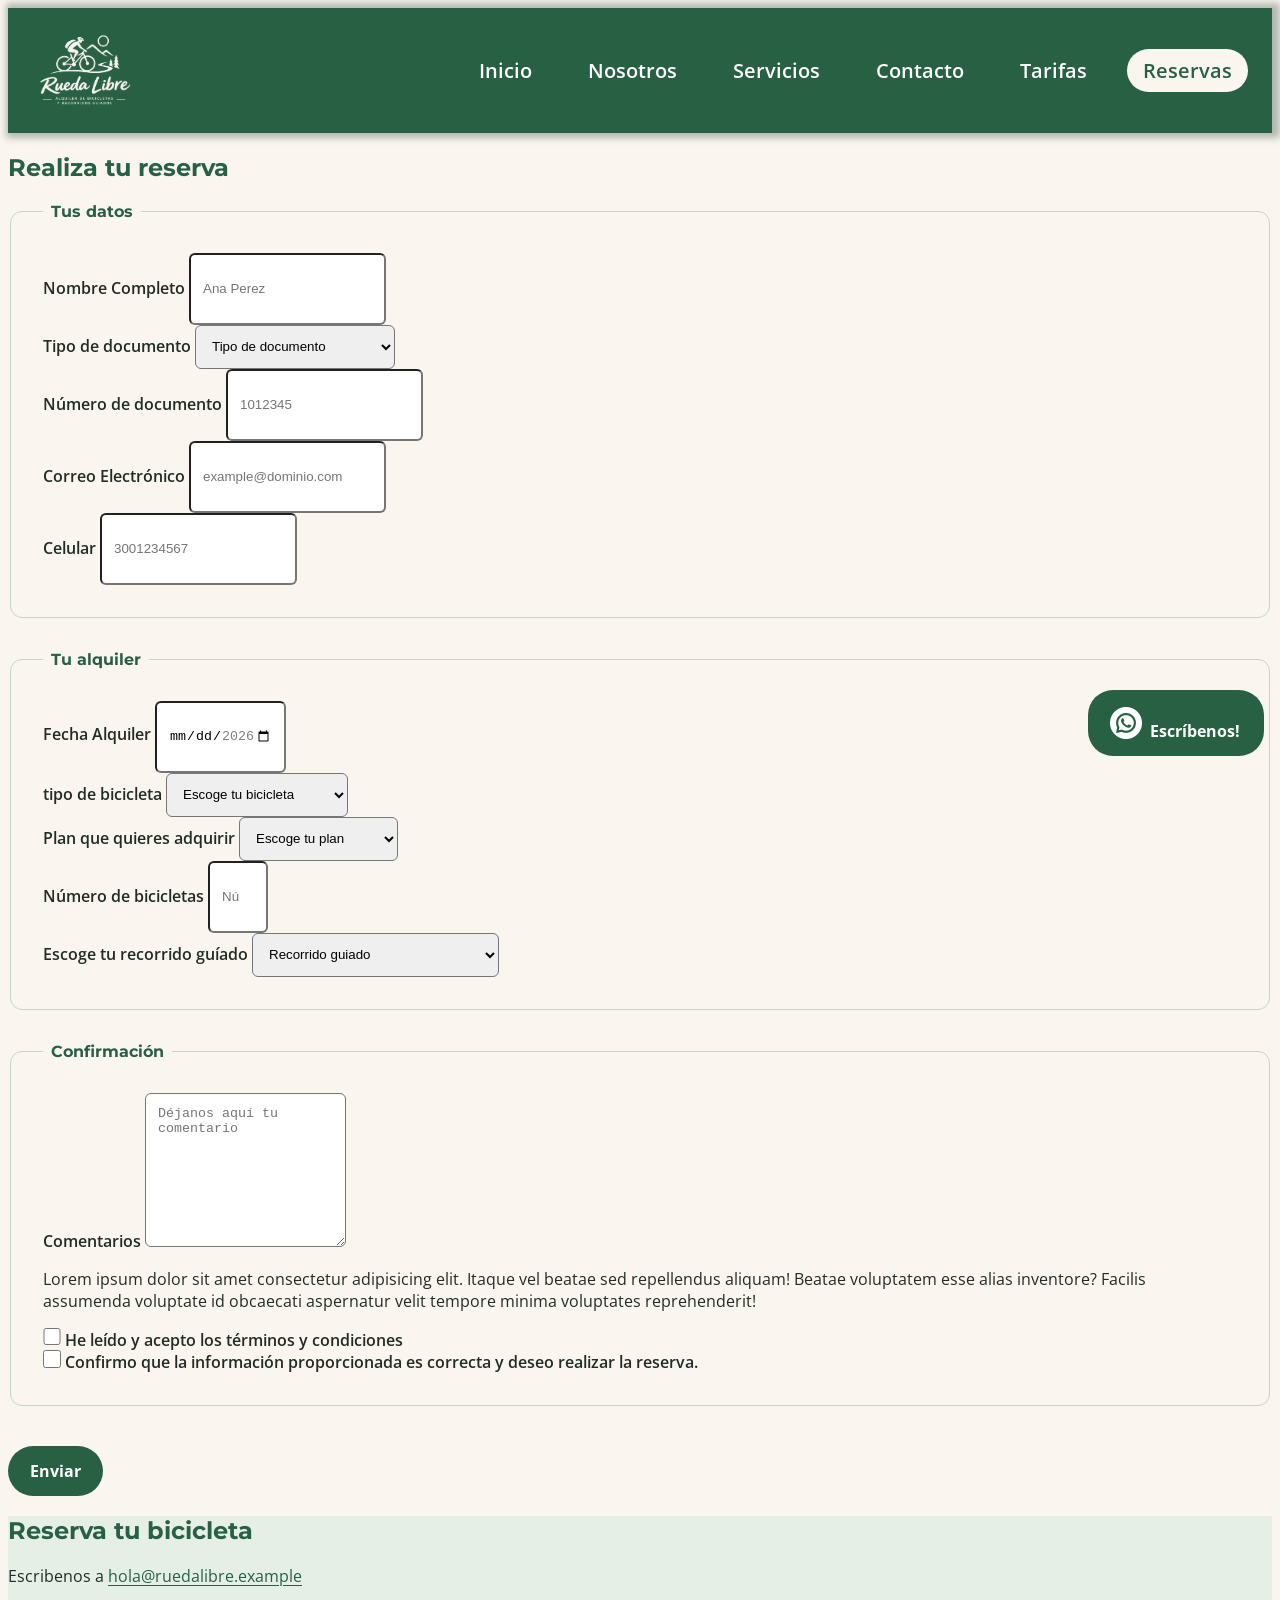
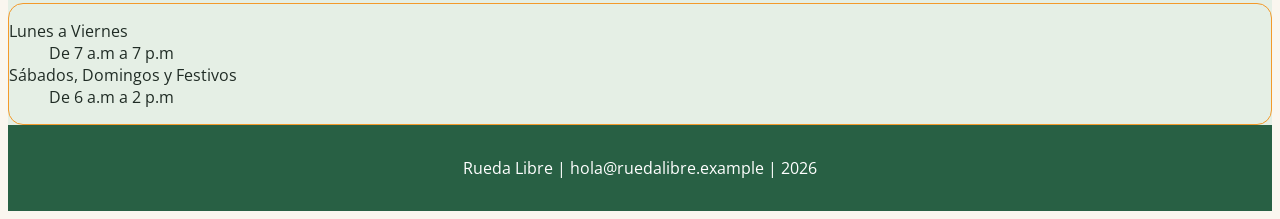
==== commit 2e481229: "v2.0-beta" ====
--- a/paginas/reservas.html
+++ b/paginas/reservas.html
@@ -14,20 +14,20 @@
         href="https://fonts.googleapis.com/css2?family=Inter:ital,opsz,wght@0,14..32,100..900;1,14..32,100..900&family=Montserrat:ital,wght@0,100..900;1,100..900&display=swap"
         rel="stylesheet">
     <!-- <link rel="stylesheet" href="../css/style.css"> --> <!-- primer CSS, enfoque primero pc -->
-    <link rel="stylesheet" href="../css/mobil-first.css"> <!-- Enfoque Mobile-first -->
+    <!-- <link rel="stylesheet" href="../css/mobil-first.css"> --> <!-- Enfoque Mobile-first -->
+    <link rel="stylesheet" href="../css/bootstrap.css"> <!-- CSS complemento a bootstrap -->
     <meta name="description" content="Reserva aquí nuestras bicicletas o agenda una de nuestras rutas por Medellín">
 </head>
 
 <body>
-    <header>
-        <a href="../index.html" class="logo"><img src="../img/Logo.png" alt="Logo de Rueda Libre" width="100"
-                class="logo-img"></a>
-
+    <header class="position-sticky top-0 width-100 m-0">
+        <a href="../index.html" class="logo"><img src="../img/Logo.png" alt="Logo de Rueda Libre" class="logo-img"></a>
+ 
         <input type="checkbox" id="menu">
         <label for="menu">
             <img src="../img/menu.png" class="menu-icon" alt="icono menú hamburguesa">
         </label>
-
+ 
         <nav class="nav">
             <ul class="nav-bar">
                 <li class="nav-bar-item"><a href="../index.html">Inicio</a></li>
@@ -39,166 +39,191 @@
             </ul>
         </nav>
     </header>
-
-    <main class="main-reservas">
-
-
-
-        <section class="container container-formreservas">
-            <h2>Realiza tu reserva</h2>
-            <form action="" method="post">
-                <fieldset>
-                    <legend>Tus datos</legend>
-
-                    <div class="form-group">
-                        <label for="nombre">Nombre Completo</label>
-                        <input type="text" name="nombre" id="nombre" placeholder="Ana Perez" minlength="3"
-                            title="Por favor, ingrese su nombre completo. solo se aceptan letras y espacios. Un mínimo de 3 caracteres."
-                            pattern="^[a-zA-ZáéíóúñÑÁÉÍÓÚ]+$" required>
+ 
+    <main class="container-xl my-4 px-3">
+        <div class="row g-4">
+ 
+            <div class="col-12 col-md-6 col-xl-8">
+                <section class="card bg-white h-100 container-formreservas">
+                    <div class="card-body p-3 p-md-4">
+                        <h2>Realiza tu reserva</h2>
+                        <form action="" method="post">
+                            <fieldset>
+                                <legend>Tus datos</legend>
+                                <div class="row g-3">
+                                    <div class="col-12 col-xl-6">
+                                        <label for="nombre" class="form-label">Nombre Completo</label>
+                                        <input type="text" class="form-control" name="nombre" id="nombre"
+                                            placeholder="Ana Perez" minlength="3"
+                                            title="Por favor, ingrese su nombre completo. solo se aceptan letras y espacios. Un mínimo de 3 caracteres."
+                                            pattern="^[a-zA-ZáéíóúñÑÁÉÍÓÚ]+$" required>
+                                    </div>
+ 
+                                    <div class="col-12 col-xl-6">
+                                        <label for="tipoDoc" class="form-label">Tipo de documento</label>
+                                        <select class="form-select" name="tipoDoc" id="tipoDoc"
+                                            title="Por favor, seleccione su tipo de documento" required>
+                                            <option value="" selected disabled>Tipo de documento</option>
+                                            <option value="ti">Tarjeta de identidad</option>
+                                            <option value="cc">Cédula de ciudadanía</option>
+                                            <option value="ce">Cedula de extranjería</option>
+                                        </select>
+                                    </div>
+ 
+                                    <div class="col-12 col-xl-6">
+                                        <label for="numDoc" class="form-label">Número de documento</label>
+                                        <input type="text" class="form-control" name="numDoc" id="numDoc"
+                                            pattern="[0-9]{6,10}"
+                                            title="Por favor, ingrese un número de documento válido. Solo se aceptan números del 0 al 9. Un máximo de 10 dígitos y un mínimo de 6."
+                                            placeholder="1012345" required>
+                                    </div>
+ 
+                                    <div class="col-12 col-xl-6">
+                                        <label for="correo" class="form-label">Correo Electrónico</label>
+                                        <input type="email" class="form-control" name="correo" id="correo"
+                                            placeholder="example@dominio.com" required
+                                            title="Por favor, ingrese un correo electrónico válido, debe contener un '@', un dominio y una extensión válida.">
+                                    </div>
+ 
+                                    <div class="col-12 col-xl-6">
+                                        <label for="celular" class="form-label">Celular</label>
+                                        <input type="tel" class="form-control" pattern="3[0-9]{9}" name="celular"
+                                            id="celular" placeholder="3001234567" required
+                                            title="Por favor, ingrese un número de celular válido. Debe comenzar con '3' y contener 10 dígitos en total. Solo se aceptan números del 0 al 9.">
+                                    </div>
+                                </div>
+                            </fieldset>
+ 
+                            <fieldset>
+                                <legend>Tu alquiler</legend>
+                                <div class="row g-3">
+                                    <div class="col-12 col-xl-6">
+                                        <label for="fecha" class="form-label">Fecha Alquiler</label>
+                                        <input type="date" class="form-control" name="fecha" id="fecha"
+                                            min="2026-11-01" max="2026-12-31" required
+                                            title="Por favor, seleccione una fecha válida. La fecha debe estar entre el 1 de noviembre de 2026 y el 31 de diciembre de 2026.">
+                                    </div>
+ 
+                                    <div class="col-12 col-xl-6">
+                                        <label for="bicicleta" class="form-label">tipo de bicicleta</label>
+                                        <select class="form-select" name="bicicleta" id="bicicleta" required
+                                            title="Por favor, seleccione un tipo de bicicleta">
+                                            <option value="" selected disabled>Escoge tu bicicleta</option>
+                                            <option value="urbana">Urbana</option>
+                                            <option value="montana">Montaña</option>
+                                            <option value="electrica">Eléctrica</option>
+                                        </select>
+                                    </div>
+ 
+                                    <div class="col-12 col-xl-6">
+                                        <label for="plan" class="form-label">Plan que quieres adquirir</label>
+                                        <select class="form-select" name="plan" id="plan" required
+                                            title="Por favor, seleccione un plan">
+                                            <option value="" selected disabled>Escoge tu plan</option>
+                                            <option value="hora">1 hora</option>
+                                            <option value="mediodia">Mediodía</option>
+                                            <option value="dia">Día completo</option>
+                                        </select>
+                                    </div>
+ 
+                                    <div class="col-12 col-xl-6">
+                                        <label for="numBici" class="form-label">Número de bicicletas</label>
+                                        <input type="number" class="form-control" name="numBici" id="numBici"
+                                            step="1" min="1" max="6" title="Debes seleccionar entre 1 y 6 bicicletas"
+                                            placeholder="Número de bicicletas" required>
+                                    </div>
+ 
+                                    <div class="col-12 col-xl-6">
+                                        <label for="guia" class="form-label">Escoge tu recorrido guíado</label>
+                                        <select class="form-select" name="guia" id="guia" required
+                                            title="Por favor, seleccione una opción">
+                                            <option value="" selected disabled>Recorrido guiado</option>
+                                            <option value="rioParques">Río y parques</option>
+                                            <option value="saboresBarrio">Sabores de barrio</option>
+                                            <option value="palmas">Reto palmas</option>
+                                            <option value="noGuia">No quiero un recorrido guiado</option>
+                                        </select>
+                                    </div>
+                                </div>
+                            </fieldset>
+ 
+                            <fieldset>
+                                <legend>Confirmación</legend>
+                                <div class="row g-3">
+                                    <div class="col-12">
+                                        <label for="coment" class="form-label">Comentarios</label>
+                                        <textarea class="form-control" name="coment" id="coment" maxlength="300"
+                                            placeholder="Déjanos aquí tu comentario"></textarea>
+                                    </div>
+ 
+                                    <div class="col-12">
+                                        <p>Lorem ipsum dolor sit amet consectetur adipisicing elit. Itaque vel beatae
+                                            sed repellendus aliquam! Beatae voluptatem esse alias inventore? Facilis
+                                            assumenda voluptate id obcaecati aspernatur velit tempore minima voluptates
+                                            reprehenderit!</p>
+                                        <div class="form-check d-flex align-items-center gap-2 ps-0">
+                                            <input class="form-check-input" type="checkbox" name="terms" id="terms"
+                                                required title="Por favor, acepte nuestros términos y condiciones">
+                                            <label class="form-check-label" for="terms">He leído y acepto los términos
+                                                y condiciones</label>
+                                        </div>
+                                    </div>
+ 
+                                    <div class="col-12">
+                                        <div class="form-check d-flex align-items-center gap-2 ps-0">
+                                            <input class="form-check-input" type="checkbox" name="confirm"
+                                                id="confirm" required title="Por favor, confirme su reserva">
+                                            <label class="form-check-label" for="confirm">Confirmo que la información
+                                                proporcionada es correcta y deseo realizar la reserva.</label>
+                                        </div>
+                                    </div>
+                                </div>
+                            </fieldset>
+ 
+                            <button type="submit" class="btn w-100 rounded-3 py-3">Enviar</button>
+                        </form>
                     </div>
-
-                    <div class="form-group">
-                        <label for="tipoDoc">Tipo de documento</label>
-                        <select name="tipoDoc" id="tipoDoc" title="Por favor, seleccione su tipo de documento" required>
-                            <option value="" selected disabled>Tipo de documento</option>
-                            <option value="ti">Tarjeta de identidad</option>
-                            <option value="cc">Cédula de ciudadanía</option>
-                            <option value="ce">Cedula de extranjería</option>
-                        </select>
-                        <label for="numDoc">Número de documento</label>
-                        <input type="text" name="numDoc" id="numDoc" pattern="[0-9]{6,10}"
-                            title="Por favor, ingrese un número de documento válido. Solo se aceptan números del 0 al 9. Un máximo de 10 dígitos y un mínimo de 6."
-                            placeholder="1012345" required>
+                </section>
+            </div>
+ 
+            <div class="col-12 col-md-6 col-xl-4">
+                <section class="card container-horarios h-100">
+                    <div class="card-body d-flex flex-column align-items-center gap-4 p-3 p-md-4">
+                        <div class="content-horarios">
+                            <h1 class="fs-2">Reserva tu bicicleta</h1>
+                            <p class="py-3 mb-0">Escribenos a <a href="mailto:hola@ruedalibre.example"
+                                    target="_blank">hola@ruedalibre.example</a></p>
+                        </div>
+ 
+                        <aside class="content-horarios-aside w-100 p-3 p-md-4">
+                            <dl class="d-flex flex-column gap-3 mb-0">
+                                <dt>Lunes a Viernes</dt>
+                                <dd>De 7 a.m a 7 p.m</dd>
+ 
+                                <dt>Sábados, Domingos y Festivos</dt>
+                                <dd>De 6 a.m a 2 p.m</dd>
+                            </dl>
+                        </aside>
                     </div>
-
-                    <div class="form-group">
-                        <label for="correo">Correo Electrónico</label>
-                        <input type="email" name="correo" id="correo" placeholder="example@dominio.com" required
-                            title="Por favor, ingrese un correo electrónico válido, debe contener un '@', un dominio y una extensión válida.">
-                    </div>
-
-                    <div class="form-group">
-                        <label for="celular">Celular</label>
-                        <input type="tel" pattern="3[0-9]{9}" name="celular" id="celular" placeholder="3001234567"
-                            required
-                            title="Por favor, ingrese un número de celular válido. Debe comenzar con '3' y contener 10 dígitos en total. Solo se aceptan números del 0 al 9.">
-                    </div>
-                </fieldset>
-
-                <fieldset>
-                    <legend>Tu alquiler</legend>
-
-                    <div class="form-group">
-                        <label for="fecha">Fecha Alquiler</label>
-                        <input type="date" name="fecha" id="fecha" min="2026-11-01" max="2026-12-31" required
-                            title="Por favor, seleccione una fecha válida. La fecha debe estar entre el 1 de noviembre de 2026 y el 31 de diciembre de 2026.">
-                    </div>
-
-                    <div class="form-group">
-                        <label for="bicicleta">tipo de bicicleta</label>
-                        <select name="bicicleta" id="bicicleta" required
-                            title="Por favor, seleccione un tipo de bicicleta">
-                            <option value="" selected disabled>Escoge tu bicicleta</option>
-                            <option value="urbana">Urbana</option>
-                            <option value="montana">Montaña</option>
-                            <option value="electrica">Eléctrica</option>
-                        </select>
-                    </div>
-
-                    <div class="form-group">
-                        <label for="plan">Plan que quieres adquirir</label>
-                        <select name="plan" id="plan" required title="Por favor, seleccione un plan">
-                            <option value="" selected disabled>Escoge tu plan</option>
-                            <option value="hora">1 hora</option>
-                            <option value="mediodia">Mediodía</option>
-                            <option value="dia">Día completo</option>
-                        </select>
-                    </div>
-
-                    <div class="form-group">
-                        <label for="numBici">Número de bicicletas</label>
-                        <input type="number" name="numBici" id="numBici" step="1" min="1" max="6"
-                            title="Debes seleccionar entre 1 y 6 bicicletas" placeholder="Número de bicicletas"
-                            required>
-                    </div>
-
-                    <div class="form-group">
-                        <label for="guia">Escoge tu recorrido guíado</label>
-                        <select name="guia" id="guia" required title="Por favor, seleccione una opción">
-                            <option value="" selected disabled>Recorrido guiado</option>
-                            <option value="rioParques">Río y parques</option>
-                            <option value="saboresBarrio">Sabores de barrio</option>
-                            <option value="palmas">Reto palmas</option>
-                            <option value="noGuia">No quiero un recorrido guiado</option>
-                        </select>
-                    </div>
-
-                </fieldset>
-
-                <fieldset>
-                    <legend>Confirmación</legend>
-
-                    <div class="form-group form-group-textarea">
-                        <label for="coment">Comentarios</label>
-                        <textarea name="coment" id="coment" maxlength="300"
-                            placeholder="Déjanos aquí tu comentario"></textarea>
-                    </div>
-
-                    <div class="form-group form-group-terms">
-                        <p>Lorem ipsum dolor sit amet consectetur adipisicing elit. Itaque vel beatae sed
-                            repellendus
-                            aliquam! Beatae voluptatem esse alias inventore? Facilis assumenda voluptate id
-                            obcaecati
-                            aspernatur velit tempore minima voluptates reprehenderit!</p>
-                        <div class="form-group-checkbox">
-                            <input type="checkbox" name="terms" required
-                                title="Por favor, acepte nuestros términos y condiciones" id="terms">
-                            <label for="terms">He leído y acepto los términos y condiciones</label>
-                        </div>
-                    </div>
-
-                    <div class="form-group form-group-checkbox">
-                        <input type="checkbox" name="confirm" id="confirm" required
-                            title="Por favor, confirme su reserva">
-                        <label for="confirm">Confirmo que la información proporcionada es correcta y deseo realizar la
-                            reserva.</label>
-                    </div>
-                </fieldset>
-
-                <button type="submit">Enviar</button>
-            </form>
-        </section>
-
-        <section class="container container-horarios">
-            <div class="container-content content-horarios">
-                <h1>Reserva tu bicicleta</h1>
-                <p>Escribenos a <a href="mailto:hola@ruedalibre.example" target="_blank">hola@ruedalibre.example</a></p>
+                </section>
             </div>
-
-            <aside class="container-content content-horarios-aside">
-                <dl>
-                    <dt>Lunes a Viernes</dt>
-                    <dd>De 7 a.m a 7 p.m</dd>
-
-                    <dt>Sábados, Domingos y Festivos</dt>
-                    <dd>De 6 a.m a 2 p.m</dd>
-                </dl>
-            </aside>
-        </section>
-
+ 
+        </div>
+ 
         <aside class="whatsapp">
             <a href="whatsapp://send?phone=573001234567" target="_blank" class="btn btn-whatsapp">
                 <img src="../img/whatsapp.png" alt="WhatsApp">
                 <p>Escríbenos!</p>
             </a>
         </aside>
-
+ 
     </main>
-
+ 
     <footer id="footer">
         Rueda Libre | hola@ruedalibre.example | 2026
     </footer>
-
+ 
 </body>
-
-</html>+ 
+</html>
+ 
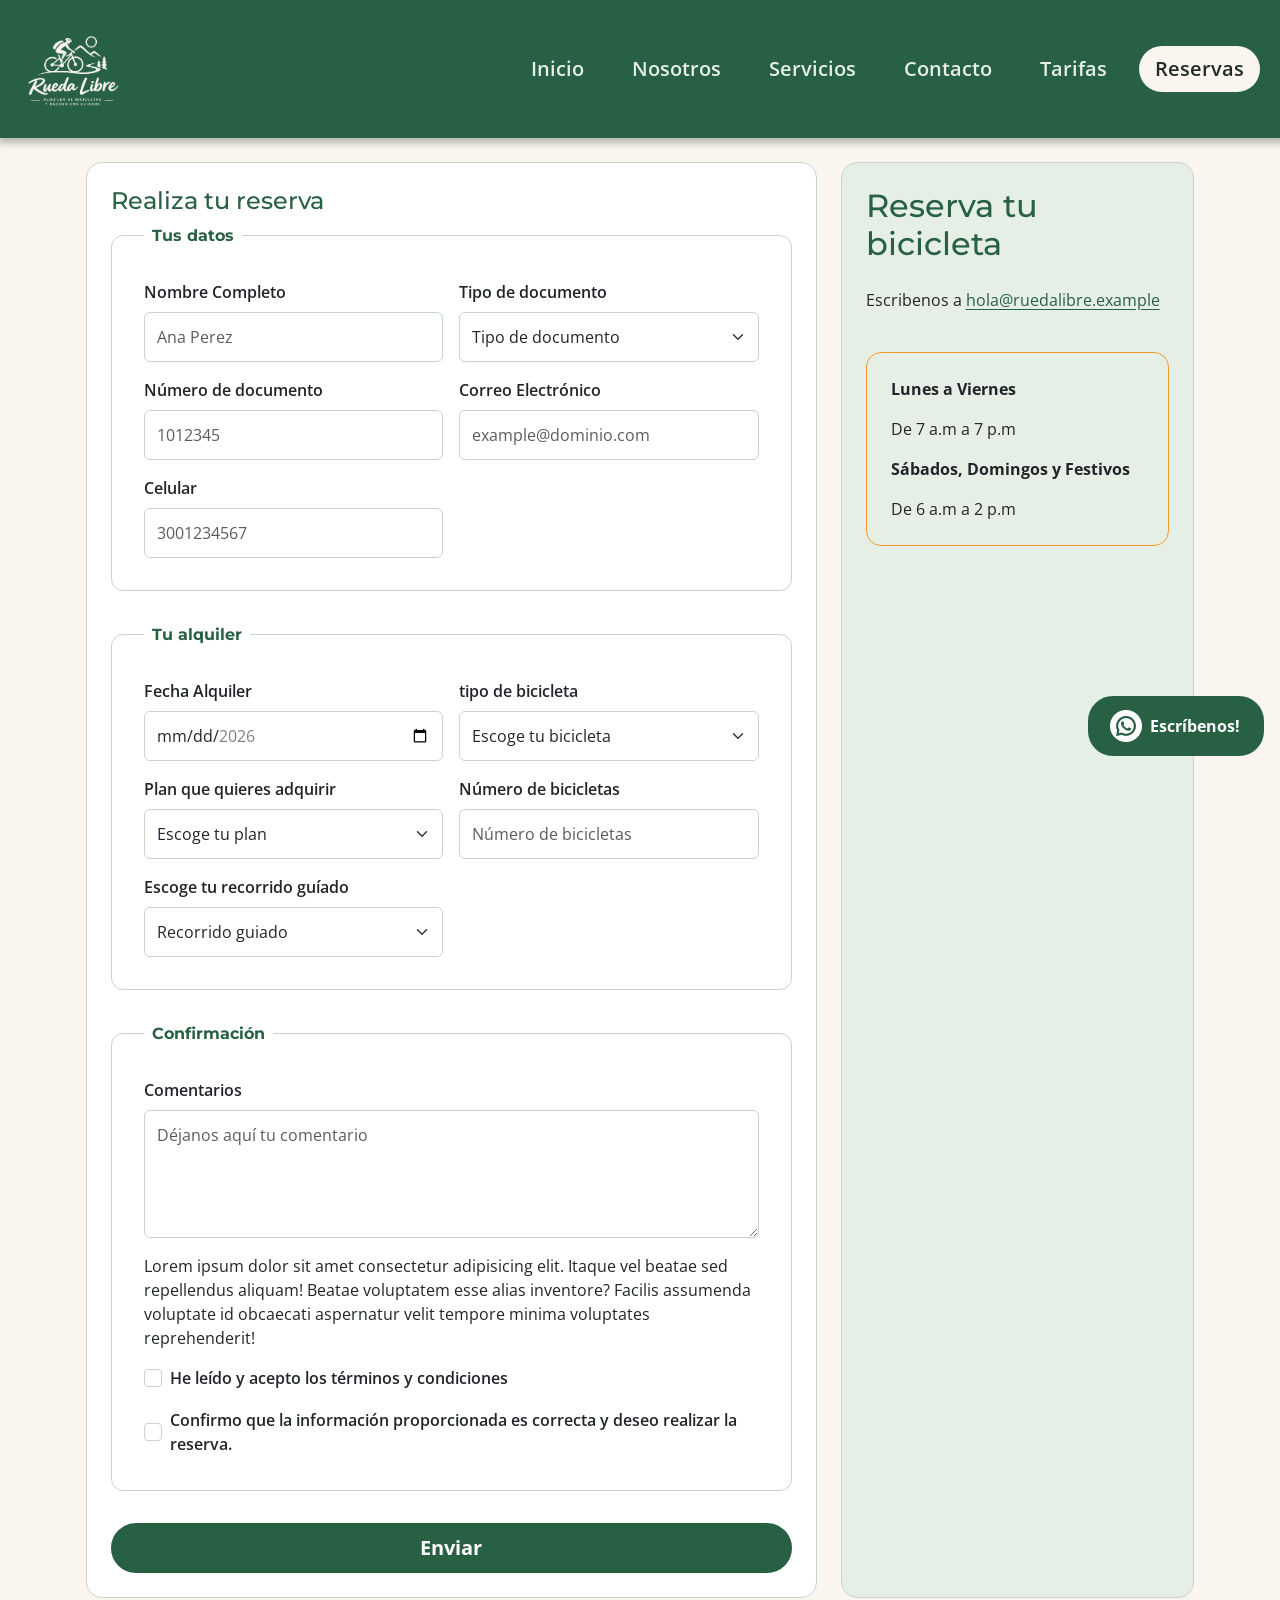
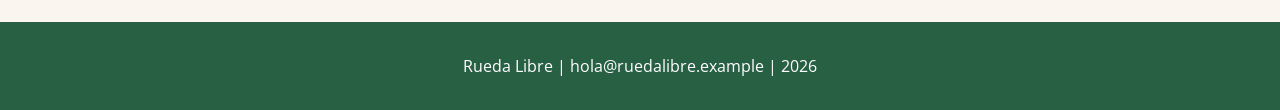
==== commit 758613e1: "style: Menú hamburguesa con Bootstrap" ====
--- a/paginas/reservas.html
+++ b/paginas/reservas.html
@@ -10,39 +10,38 @@
     <link
         href="https://fonts.googleapis.com/css2?family=Inter:ital,opsz,wght@0,14..32,100..900;1,14..32,100..900&family=Montserrat:ital,wght@0,100..900;1,100..900&family=Open+Sans:ital,wght@0,300..800;1,300..800&display=swap"
         rel="stylesheet">
-    <link
-        href="https://fonts.googleapis.com/css2?family=Inter:ital,opsz,wght@0,14..32,100..900;1,14..32,100..900&family=Montserrat:ital,wght@0,100..900;1,100..900&display=swap"
-        rel="stylesheet">
-    <!-- <link rel="stylesheet" href="../css/style.css"> --> <!-- primer CSS, enfoque primero pc -->
-    <!-- <link rel="stylesheet" href="../css/mobil-first.css"> --> <!-- Enfoque Mobile-first -->
-    <link rel="stylesheet" href="../css/bootstrap.css"> <!-- CSS complemento a bootstrap -->
+    <link href="https://cdn.jsdelivr.net/npm/bootstrap@5.3.8/dist/css/bootstrap.min.css" rel="stylesheet"
+        integrity="sha384-sRIl4kxILFvY47J16cr9ZwB07vP4J8+LH7qKQnuqkuIAvNWLzeN8tE5YBujZqJLB" crossorigin="anonymous">
+    <link rel="stylesheet" href="../css/bootstrap.css"> <!-- CSS complemento de Bootstrap -->
     <meta name="description" content="Reserva aquí nuestras bicicletas o agenda una de nuestras rutas por Medellín">
 </head>
 
 <body>
-    <header class="position-sticky top-0 width-100 m-0">
-        <a href="../index.html" class="logo"><img src="../img/Logo.png" alt="Logo de Rueda Libre" class="logo-img"></a>
- 
-        <input type="checkbox" id="menu">
-        <label for="menu">
-            <img src="../img/menu.png" class="menu-icon" alt="icono menú hamburguesa">
-        </label>
- 
-        <nav class="nav">
-            <ul class="nav-bar">
-                <li class="nav-bar-item"><a href="../index.html">Inicio</a></li>
-                <li class="nav-bar-item"><a href="../index.html#Nosotros">Nosotros</a></li>
-                <li class="nav-bar-item"><a href="../index.html#Servicios">Servicios</a></li>
-                <li class="nav-bar-item"><a href="../index.html#Encuentranos">Contacto</a></li>
-                <li class="nav-bar-item"><a href="./tarifas.html">Tarifas</a></li>
-                <li class="nav-bar-item activo"><a href="./reservas.html">Reservas</a></li>
-            </ul>
+    <header class="sticky-top">
+        <nav class="navbar navbar-expand-lg" data-bs-theme="dark" aria-label="Navegación principal">
+            <div class="container-fluid">
+                <a class="navbar-brand" href="../index.html"><img src="../img/Logo.png" alt="Logo de Rueda Libre" class="logo-img"></a>
+                <button class="navbar-toggler" type="button" data-bs-toggle="collapse" data-bs-target="#menuPrincipal"
+                    aria-controls="menuPrincipal" aria-expanded="false" aria-label="Abrir o cerrar el menú">
+                    <span class="navbar-toggler-icon"></span>
+                </button>
+                <div class="collapse navbar-collapse" id="menuPrincipal">
+                    <ul class="navbar-nav ms-auto">
+                    <li class="nav-item"><a class="nav-link" href="../index.html">Inicio</a></li>
+                    <li class="nav-item"><a class="nav-link" href="../index.html#Nosotros">Nosotros</a></li>
+                    <li class="nav-item"><a class="nav-link" href="../index.html#Servicios">Servicios</a></li>
+                    <li class="nav-item"><a class="nav-link" href="../index.html#Encuentranos">Contacto</a></li>
+                    <li class="nav-item"><a class="nav-link" href="./tarifas.html">Tarifas</a></li>
+                    <li class="nav-item"><a class="nav-link active" aria-current="page" href="./reservas.html">Reservas</a></li>
+                    </ul>
+                </div>
+            </div>
         </nav>
     </header>
- 
+
     <main class="container-xl my-4 px-3">
         <div class="row g-4">
- 
+
             <div class="col-12 col-md-6 col-xl-8">
                 <section class="card bg-white h-100 container-formreservas">
                     <div class="card-body p-3 p-md-4">
@@ -58,7 +57,7 @@
                                             title="Por favor, ingrese su nombre completo. solo se aceptan letras y espacios. Un mínimo de 3 caracteres."
                                             pattern="^[a-zA-ZáéíóúñÑÁÉÍÓÚ]+$" required>
                                     </div>
- 
+
                                     <div class="col-12 col-xl-6">
                                         <label for="tipoDoc" class="form-label">Tipo de documento</label>
                                         <select class="form-select" name="tipoDoc" id="tipoDoc"
@@ -69,7 +68,7 @@
                                             <option value="ce">Cedula de extranjería</option>
                                         </select>
                                     </div>
- 
+
                                     <div class="col-12 col-xl-6">
                                         <label for="numDoc" class="form-label">Número de documento</label>
                                         <input type="text" class="form-control" name="numDoc" id="numDoc"
@@ -77,14 +76,14 @@
                                             title="Por favor, ingrese un número de documento válido. Solo se aceptan números del 0 al 9. Un máximo de 10 dígitos y un mínimo de 6."
                                             placeholder="1012345" required>
                                     </div>
- 
+
                                     <div class="col-12 col-xl-6">
                                         <label for="correo" class="form-label">Correo Electrónico</label>
                                         <input type="email" class="form-control" name="correo" id="correo"
                                             placeholder="example@dominio.com" required
                                             title="Por favor, ingrese un correo electrónico válido, debe contener un '@', un dominio y una extensión válida.">
                                     </div>
- 
+
                                     <div class="col-12 col-xl-6">
                                         <label for="celular" class="form-label">Celular</label>
                                         <input type="tel" class="form-control" pattern="3[0-9]{9}" name="celular"
@@ -93,7 +92,7 @@
                                     </div>
                                 </div>
                             </fieldset>
- 
+
                             <fieldset>
                                 <legend>Tu alquiler</legend>
                                 <div class="row g-3">
@@ -103,7 +102,7 @@
                                             min="2026-11-01" max="2026-12-31" required
                                             title="Por favor, seleccione una fecha válida. La fecha debe estar entre el 1 de noviembre de 2026 y el 31 de diciembre de 2026.">
                                     </div>
- 
+
                                     <div class="col-12 col-xl-6">
                                         <label for="bicicleta" class="form-label">tipo de bicicleta</label>
                                         <select class="form-select" name="bicicleta" id="bicicleta" required
@@ -114,7 +113,7 @@
                                             <option value="electrica">Eléctrica</option>
                                         </select>
                                     </div>
- 
+
                                     <div class="col-12 col-xl-6">
                                         <label for="plan" class="form-label">Plan que quieres adquirir</label>
                                         <select class="form-select" name="plan" id="plan" required
@@ -125,14 +124,14 @@
                                             <option value="dia">Día completo</option>
                                         </select>
                                     </div>
- 
+
                                     <div class="col-12 col-xl-6">
                                         <label for="numBici" class="form-label">Número de bicicletas</label>
                                         <input type="number" class="form-control" name="numBici" id="numBici"
                                             step="1" min="1" max="6" title="Debes seleccionar entre 1 y 6 bicicletas"
                                             placeholder="Número de bicicletas" required>
                                     </div>
- 
+
                                     <div class="col-12 col-xl-6">
                                         <label for="guia" class="form-label">Escoge tu recorrido guíado</label>
                                         <select class="form-select" name="guia" id="guia" required
@@ -146,7 +145,7 @@
                                     </div>
                                 </div>
                             </fieldset>
- 
+
                             <fieldset>
                                 <legend>Confirmación</legend>
                                 <div class="row g-3">
@@ -155,7 +154,7 @@
                                         <textarea class="form-control" name="coment" id="coment" maxlength="300"
                                             placeholder="Déjanos aquí tu comentario"></textarea>
                                     </div>
- 
+
                                     <div class="col-12">
                                         <p>Lorem ipsum dolor sit amet consectetur adipisicing elit. Itaque vel beatae
                                             sed repellendus aliquam! Beatae voluptatem esse alias inventore? Facilis
@@ -168,7 +167,7 @@
                                                 y condiciones</label>
                                         </div>
                                     </div>
- 
+
                                     <div class="col-12">
                                         <div class="form-check d-flex align-items-center gap-2 ps-0">
                                             <input class="form-check-input" type="checkbox" name="confirm"
@@ -179,13 +178,13 @@
                                     </div>
                                 </div>
                             </fieldset>
- 
-                            <button type="submit" class="btn w-100 rounded-3 py-3">Enviar</button>
+
+                            <button type="submit" class="btn btn-primary btn-lg w-100">Enviar</button>
                         </form>
                     </div>
                 </section>
             </div>
- 
+
             <div class="col-12 col-md-6 col-xl-4">
                 <section class="card container-horarios h-100">
                     <div class="card-body d-flex flex-column align-items-center gap-4 p-3 p-md-4">
@@ -194,12 +193,12 @@
                             <p class="py-3 mb-0">Escribenos a <a href="mailto:hola@ruedalibre.example"
                                     target="_blank">hola@ruedalibre.example</a></p>
                         </div>
- 
+
                         <aside class="content-horarios-aside w-100 p-3 p-md-4">
                             <dl class="d-flex flex-column gap-3 mb-0">
                                 <dt>Lunes a Viernes</dt>
                                 <dd>De 7 a.m a 7 p.m</dd>
- 
+
                                 <dt>Sábados, Domingos y Festivos</dt>
                                 <dd>De 6 a.m a 2 p.m</dd>
                             </dl>
@@ -207,23 +206,26 @@
                     </div>
                 </section>
             </div>
- 
+
         </div>
- 
+
         <aside class="whatsapp">
-            <a href="whatsapp://send?phone=573001234567" target="_blank" class="btn btn-whatsapp">
+            <a href="whatsapp://send?phone=573001234567" target="_blank" class="btn btn-primary btn-whatsapp">
                 <img src="../img/whatsapp.png" alt="WhatsApp">
                 <p>Escríbenos!</p>
             </a>
         </aside>
- 
+
     </main>
- 
+
     <footer id="footer">
         Rueda Libre | hola@ruedalibre.example | 2026
     </footer>
- 
+
+    <script src="https://cdn.jsdelivr.net/npm/bootstrap@5.3.8/dist/js/bootstrap.bundle.min.js"
+        integrity="sha384-FKyoEForCGlyvwx9Hj09JcYn3nv7wiPVlz7YYwJrWVcXK/BmnVDxM+D2scQbITxI"
+        crossorigin="anonymous"></script>
+
 </body>
- 
-</html>
- +
+</html>
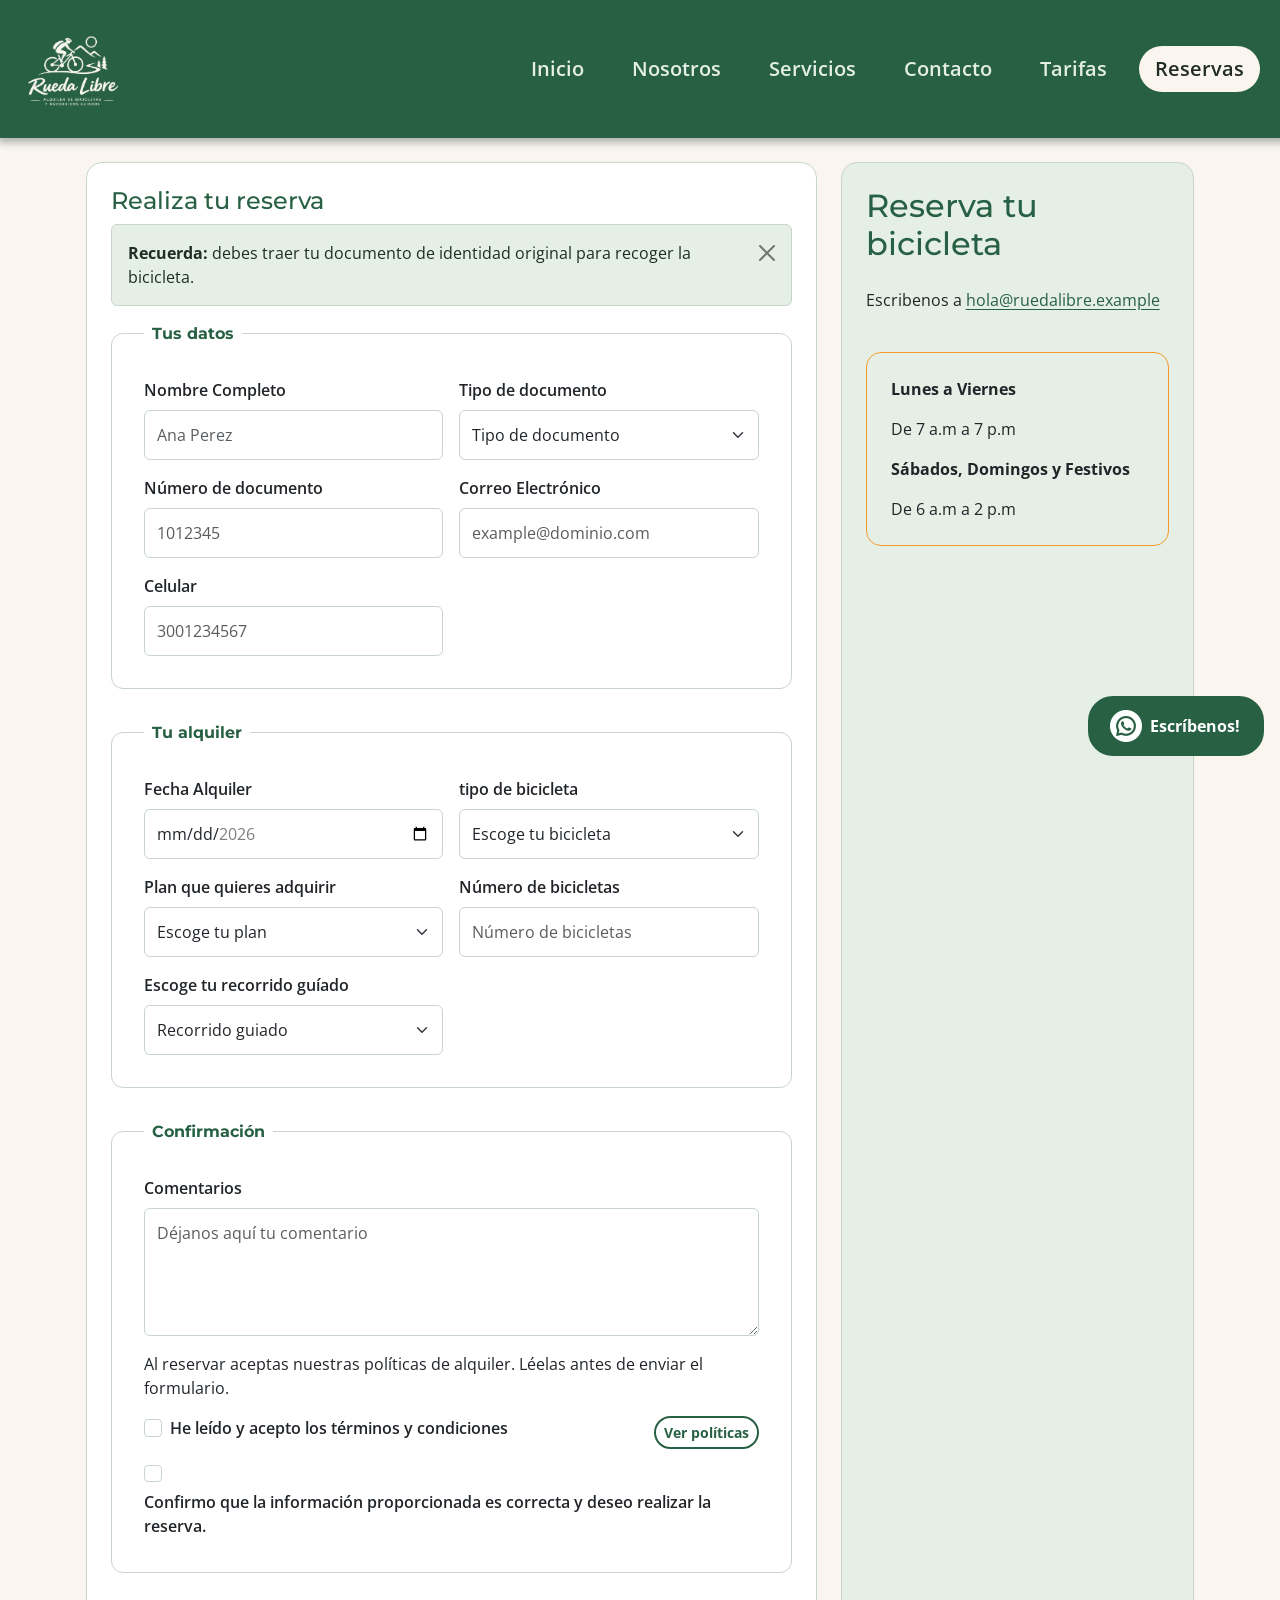
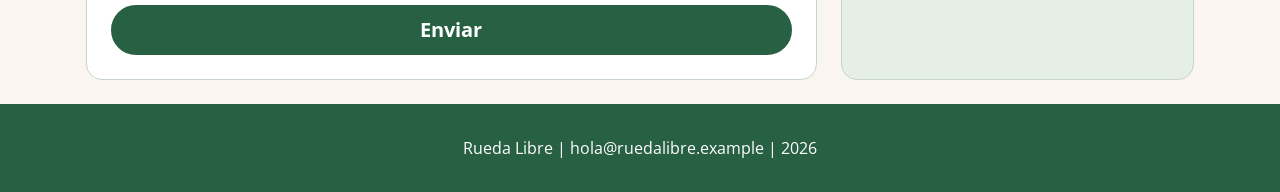
==== commit 734932c4: "feat: Añadido alertas, errores de validación de formulario y modales" ====
--- a/paginas/reservas.html
+++ b/paginas/reservas.html
@@ -20,19 +20,21 @@
     <header class="sticky-top">
         <nav class="navbar navbar-expand-lg" data-bs-theme="dark" aria-label="Navegación principal">
             <div class="container-fluid">
-                <a class="navbar-brand" href="../index.html"><img src="../img/Logo.png" alt="Logo de Rueda Libre" class="logo-img"></a>
+                <a class="navbar-brand" href="../index.html"><img src="../img/Logo.png" alt="Logo de Rueda Libre"
+                        class="logo-img"></a>
                 <button class="navbar-toggler" type="button" data-bs-toggle="collapse" data-bs-target="#menuPrincipal"
                     aria-controls="menuPrincipal" aria-expanded="false" aria-label="Abrir o cerrar el menú">
                     <span class="navbar-toggler-icon"></span>
                 </button>
                 <div class="collapse navbar-collapse" id="menuPrincipal">
                     <ul class="navbar-nav ms-auto">
-                    <li class="nav-item"><a class="nav-link" href="../index.html">Inicio</a></li>
-                    <li class="nav-item"><a class="nav-link" href="../index.html#Nosotros">Nosotros</a></li>
-                    <li class="nav-item"><a class="nav-link" href="../index.html#Servicios">Servicios</a></li>
-                    <li class="nav-item"><a class="nav-link" href="../index.html#Encuentranos">Contacto</a></li>
-                    <li class="nav-item"><a class="nav-link" href="./tarifas.html">Tarifas</a></li>
-                    <li class="nav-item"><a class="nav-link active" aria-current="page" href="./reservas.html">Reservas</a></li>
+                        <li class="nav-item"><a class="nav-link" href="../index.html">Inicio</a></li>
+                        <li class="nav-item"><a class="nav-link" href="../index.html#Nosotros">Nosotros</a></li>
+                        <li class="nav-item"><a class="nav-link" href="../index.html#Servicios">Servicios</a></li>
+                        <li class="nav-item"><a class="nav-link" href="../index.html#Encuentranos">Contacto</a></li>
+                        <li class="nav-item"><a class="nav-link" href="./tarifas.html">Tarifas</a></li>
+                        <li class="nav-item"><a class="nav-link active" aria-current="page"
+                                href="./reservas.html">Reservas</a></li>
                     </ul>
                 </div>
             </div>
@@ -46,7 +48,13 @@
                 <section class="card bg-white h-100 container-formreservas">
                     <div class="card-body p-3 p-md-4">
                         <h2>Realiza tu reserva</h2>
-                        <form action="" method="post">
+                        <div class="alert alert-info alert-dismissible fade show" role="alert">
+                            <strong>Recuerda:</strong> debes traer tu documento de identidad original para recoger la
+                            bicicleta.
+                            <button type="button" class="btn-close" data-bs-dismiss="alert"
+                                aria-label="Cerrar aviso"></button>
+                        </div>
+                        <form action="" method="post" class="needs-validation" novalidate>
                             <fieldset>
                                 <legend>Tus datos</legend>
                                 <div class="row g-3">
@@ -55,7 +63,9 @@
                                         <input type="text" class="form-control" name="nombre" id="nombre"
                                             placeholder="Ana Perez" minlength="3"
                                             title="Por favor, ingrese su nombre completo. solo se aceptan letras y espacios. Un mínimo de 3 caracteres."
-                                            pattern="^[a-zA-ZáéíóúñÑÁÉÍÓÚ]+$" required>
+                                            pattern="^[a-zA-ZáéíóúñÑÁÉÍÓÚ ]+$" required>
+                                        <div class="invalid-feedback">Escribe tu nombre completo usando solo letras y
+                                            espacios (mínimo 3 caracteres).</div>
                                     </div>
 
                                     <div class="col-12 col-xl-6">
@@ -67,6 +77,7 @@
                                             <option value="cc">Cédula de ciudadanía</option>
                                             <option value="ce">Cedula de extranjería</option>
                                         </select>
+                                        <div class="invalid-feedback">Selecciona tu tipo de documento de la lista.</div>
                                     </div>
 
                                     <div class="col-12 col-xl-6">
@@ -75,6 +86,8 @@
                                             pattern="[0-9]{6,10}"
                                             title="Por favor, ingrese un número de documento válido. Solo se aceptan números del 0 al 9. Un máximo de 10 dígitos y un mínimo de 6."
                                             placeholder="1012345" required>
+                                        <div class="invalid-feedback">Escribe solo números, entre 6 y 10 dígitos, sin
+                                            puntos ni espacios.</div>
                                     </div>
 
                                     <div class="col-12 col-xl-6">
@@ -82,6 +95,8 @@
                                         <input type="email" class="form-control" name="correo" id="correo"
                                             placeholder="example@dominio.com" required
                                             title="Por favor, ingrese un correo electrónico válido, debe contener un '@', un dominio y una extensión válida.">
+                                        <div class="invalid-feedback">Escribe un correo válido que incluya @, por
+                                            ejemplo nombre@dominio.com.</div>
                                     </div>
 
                                     <div class="col-12 col-xl-6">
@@ -89,6 +104,8 @@
                                         <input type="tel" class="form-control" pattern="3[0-9]{9}" name="celular"
                                             id="celular" placeholder="3001234567" required
                                             title="Por favor, ingrese un número de celular válido. Debe comenzar con '3' y contener 10 dígitos en total. Solo se aceptan números del 0 al 9.">
+                                        <div class="invalid-feedback">Escribe 10 dígitos seguidos, sin espacios, que
+                                            empiecen por 3 (por ejemplo 3001234567).</div>
                                     </div>
                                 </div>
                             </fieldset>
@@ -98,9 +115,11 @@
                                 <div class="row g-3">
                                     <div class="col-12 col-xl-6">
                                         <label for="fecha" class="form-label">Fecha Alquiler</label>
-                                        <input type="date" class="form-control" name="fecha" id="fecha"
-                                            min="2026-11-01" max="2026-12-31" required
+                                        <input type="date" class="form-control" name="fecha" id="fecha" min="2026-11-01"
+                                            max="2026-12-31" required
                                             title="Por favor, seleccione una fecha válida. La fecha debe estar entre el 1 de noviembre de 2026 y el 31 de diciembre de 2026.">
+                                        <div class="invalid-feedback">Elige una fecha entre el 1 de noviembre y el 31 de
+                                            diciembre de 2026.</div>
                                     </div>
 
                                     <div class="col-12 col-xl-6">
@@ -112,6 +131,8 @@
                                             <option value="montana">Montaña</option>
                                             <option value="electrica">Eléctrica</option>
                                         </select>
+                                        <div class="invalid-feedback">Selecciona el tipo de bicicleta que quieres
+                                            alquilar.</div>
                                     </div>
 
                                     <div class="col-12 col-xl-6">
@@ -123,13 +144,17 @@
                                             <option value="mediodia">Mediodía</option>
                                             <option value="dia">Día completo</option>
                                         </select>
+                                        <div class="invalid-feedback">Selecciona el plan de alquiler: 1 hora, mediodía o
+                                            día completo.</div>
                                     </div>
 
                                     <div class="col-12 col-xl-6">
                                         <label for="numBici" class="form-label">Número de bicicletas</label>
-                                        <input type="number" class="form-control" name="numBici" id="numBici"
-                                            step="1" min="1" max="6" title="Debes seleccionar entre 1 y 6 bicicletas"
+                                        <input type="number" class="form-control" name="numBici" id="numBici" step="1"
+                                            min="1" max="6" title="Debes seleccionar entre 1 y 6 bicicletas"
                                             placeholder="Número de bicicletas" required>
+                                        <div class="invalid-feedback">Indica un número entero de bicicletas entre 1 y 6.
+                                        </div>
                                     </div>
 
                                     <div class="col-12 col-xl-6">
@@ -142,6 +167,8 @@
                                             <option value="palmas">Reto palmas</option>
                                             <option value="noGuia">No quiero un recorrido guiado</option>
                                         </select>
+                                        <div class="invalid-feedback">Elige un recorrido guiado o la opción «No quiero
+                                            un recorrido guiado».</div>
                                     </div>
                                 </div>
                             </fieldset>
@@ -156,24 +183,32 @@
                                     </div>
 
                                     <div class="col-12">
-                                        <p>Lorem ipsum dolor sit amet consectetur adipisicing elit. Itaque vel beatae
-                                            sed repellendus aliquam! Beatae voluptatem esse alias inventore? Facilis
-                                            assumenda voluptate id obcaecati aspernatur velit tempore minima voluptates
-                                            reprehenderit!</p>
-                                        <div class="form-check d-flex align-items-center gap-2 ps-0">
-                                            <input class="form-check-input" type="checkbox" name="terms" id="terms"
-                                                required title="Por favor, acepte nuestros términos y condiciones">
-                                            <label class="form-check-label" for="terms">He leído y acepto los términos
-                                                y condiciones</label>
+                                        <p>Al reservar aceptas nuestras políticas de alquiler. Léelas antes de enviar el
+                                            formulario.</p>
+                                        <div class="d-flex flex-wrap align-items-start justify-content-between gap-2">
+                                            <div class="form-check d-flex flex-wrap align-items-center gap-2 ps-0">
+                                                <input class="form-check-input" type="checkbox" name="terms" id="terms"
+                                                    required title="Por favor, acepte nuestros términos y condiciones">
+                                                <label class="form-check-label" for="terms">He leído y acepto los
+                                                    términos
+                                                    y condiciones</label>
+                                                <div class="invalid-feedback">Debes aceptar los términos y condiciones
+                                                    para poder reservar. Puedes leerlos en «Ver políticas».</div>
+                                            </div>
+                                            <button type="button" class="btn btn-outline-primary btn-sm"
+                                                data-bs-toggle="modal" data-bs-target="#modalPoliticas">Ver
+                                                políticas</button>
                                         </div>
                                     </div>
 
                                     <div class="col-12">
-                                        <div class="form-check d-flex align-items-center gap-2 ps-0">
-                                            <input class="form-check-input" type="checkbox" name="confirm"
-                                                id="confirm" required title="Por favor, confirme su reserva">
+                                        <div class="form-check d-flex flex-wrap align-items-center gap-2 ps-0">
+                                            <input class="form-check-input" type="checkbox" name="confirm" id="confirm"
+                                                required title="Por favor, confirme su reserva">
                                             <label class="form-check-label" for="confirm">Confirmo que la información
                                                 proporcionada es correcta y deseo realizar la reserva.</label>
+                                            <div class="invalid-feedback">Marca la casilla para confirmar que tus datos
+                                                son correctos.</div>
                                         </div>
                                     </div>
                                 </div>
@@ -222,10 +257,57 @@
         Rueda Libre | hola@ruedalibre.example | 2026
     </footer>
 
+    <div class="modal fade" id="modalPoliticas" tabindex="-1" aria-labelledby="modalPoliticasLabel" aria-hidden="true">
+        <div class="modal-dialog modal-dialog-scrollable">
+            <div class="modal-content">
+                <div class="modal-header">
+                    <h2 class="modal-title fs-5" id="modalPoliticasLabel">Políticas de alquiler</h2>
+                    <button type="button" class="btn-close" data-bs-dismiss="modal" aria-label="Cerrar"></button>
+                </div>
+                <div class="modal-body">
+                    <ol class="mb-0">
+                        <li>Presenta tu documento de identidad original al recoger la bicicleta.</li>
+                        <li>Revisa la bicicleta con el asesor antes de salir.</li>
+                        <li>Cada 15 minutos de retraso en la devolución tienen un recargo de $5.000.</li>
+                        <li>Los daños por mal uso se cobran según el costo de la reparación.</li>
+                        <li>Los menores de edad deben estar acompañados por un adulto responsable.</li>
+                    </ol>
+                </div>
+                <div class="modal-footer">
+                    <button type="button" class="btn btn-primary" data-bs-dismiss="modal">Entendido</button>
+                </div>
+            </div>
+        </div>
+    </div>
+
     <script src="https://cdn.jsdelivr.net/npm/bootstrap@5.3.8/dist/js/bootstrap.bundle.min.js"
         integrity="sha384-FKyoEForCGlyvwx9Hj09JcYn3nv7wiPVlz7YYwJrWVcXK/BmnVDxM+D2scQbITxI"
         crossorigin="anonymous"></script>
 
+    <script>
+        // Example starter JavaScript for disabling form submissions if there are invalid fields
+        (function () {
+            'use strict'
+
+            // Fetch all the forms we want to apply custom Bootstrap validation styles to
+            var forms = document.querySelectorAll('.needs-validation')
+
+            // Loop over them and prevent submission
+            Array.prototype.slice.call(forms)
+                .forEach(function (form) {
+                    form.addEventListener('submit', function (event) {
+                        if (!form.checkValidity()) {
+                            event.preventDefault()
+                            event.stopPropagation()
+                        }
+
+                        form.classList.add('was-validated')
+                    }, false)
+                })
+        })()
+    </script>
+
+
 </body>
 
 </html>
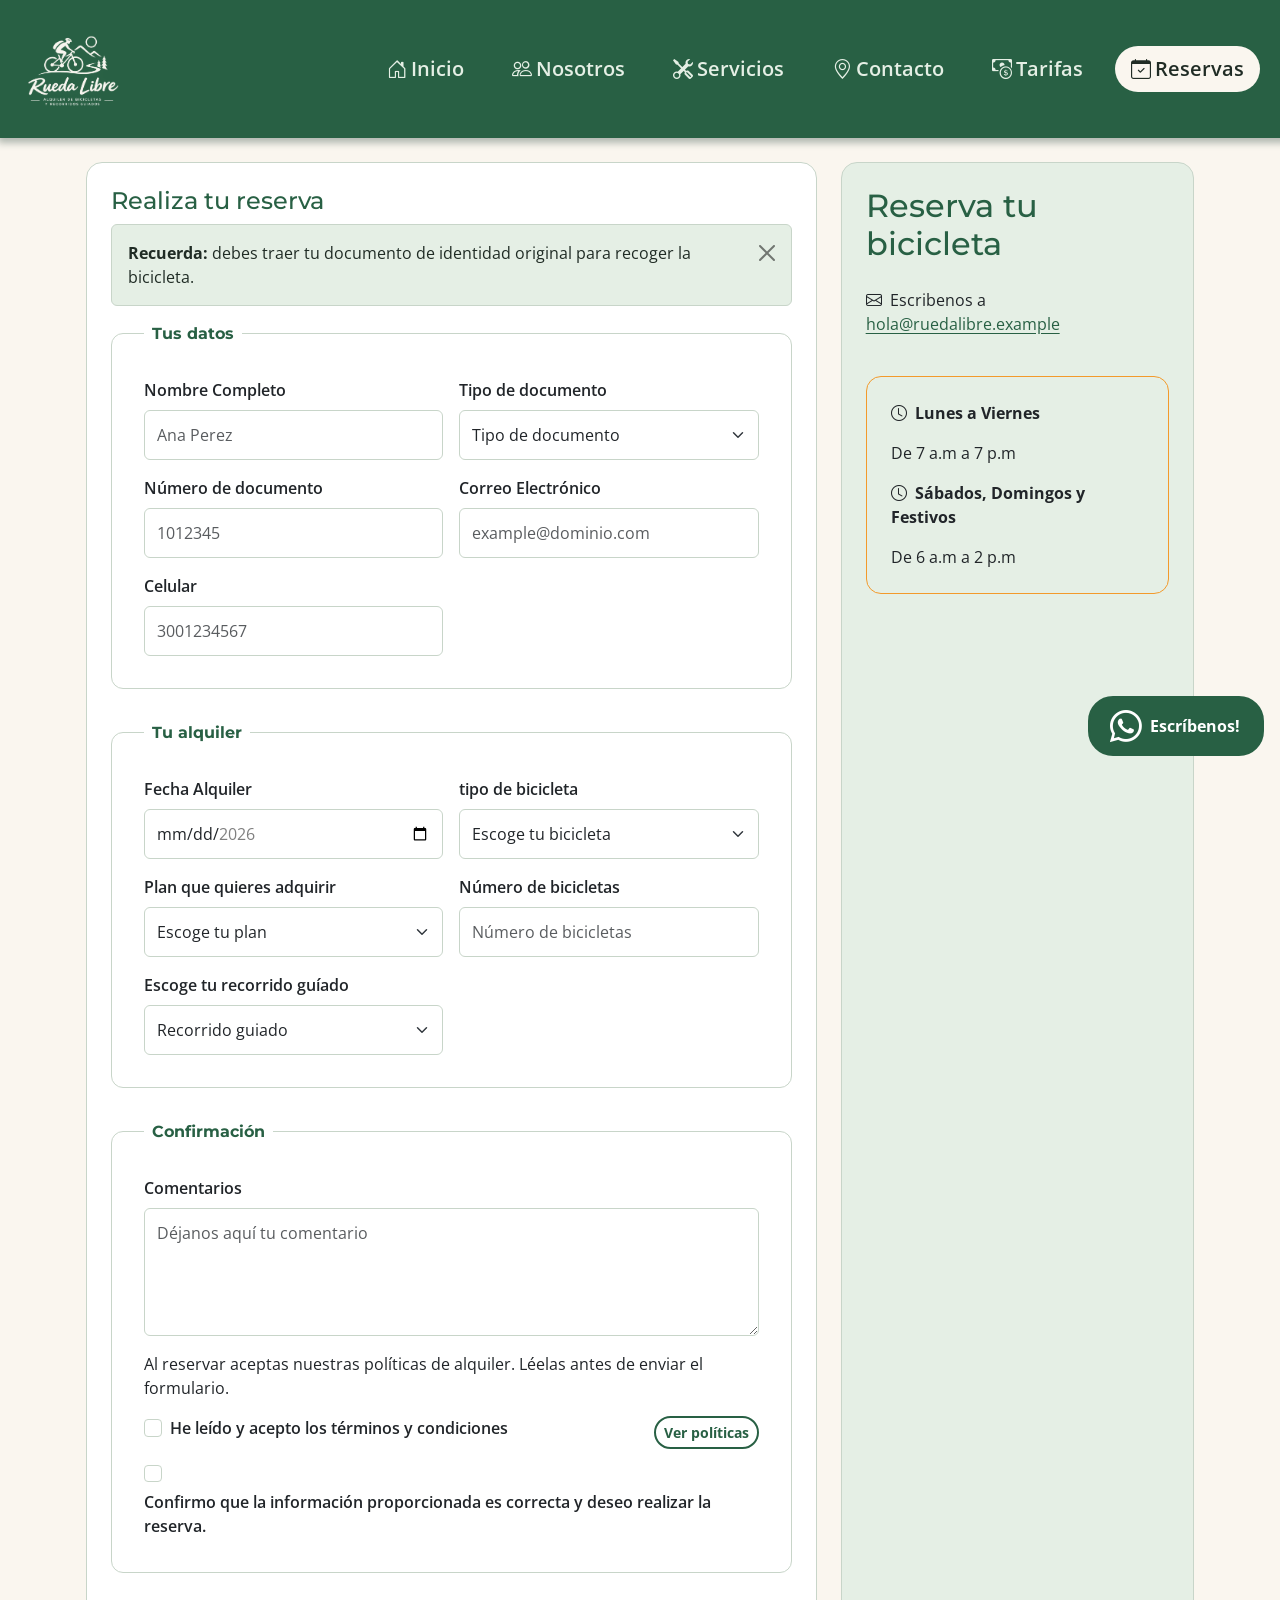
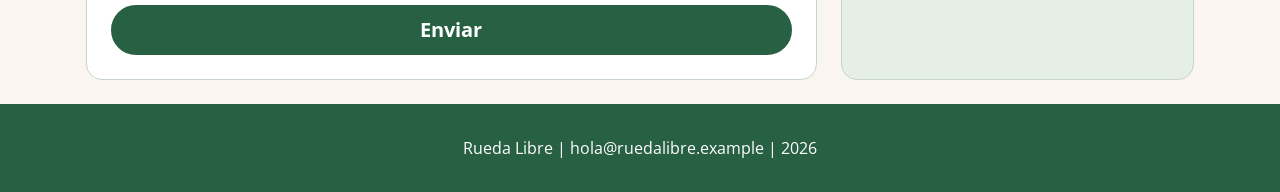
==== commit bc3fef98: "v2.0" ====
--- a/paginas/reservas.html
+++ b/paginas/reservas.html
@@ -12,6 +12,7 @@
         rel="stylesheet">
     <link href="https://cdn.jsdelivr.net/npm/bootstrap@5.3.8/dist/css/bootstrap.min.css" rel="stylesheet"
         integrity="sha384-sRIl4kxILFvY47J16cr9ZwB07vP4J8+LH7qKQnuqkuIAvNWLzeN8tE5YBujZqJLB" crossorigin="anonymous">
+    <link rel="stylesheet" href="https://cdn.jsdelivr.net/npm/bootstrap-icons@1.11.3/font/bootstrap-icons.min.css">
     <link rel="stylesheet" href="../css/bootstrap.css"> <!-- CSS complemento de Bootstrap -->
     <meta name="description" content="Reserva aquí nuestras bicicletas o agenda una de nuestras rutas por Medellín">
 </head>
@@ -20,21 +21,19 @@
     <header class="sticky-top">
         <nav class="navbar navbar-expand-lg" data-bs-theme="dark" aria-label="Navegación principal">
             <div class="container-fluid">
-                <a class="navbar-brand" href="../index.html"><img src="../img/Logo.png" alt="Logo de Rueda Libre"
-                        class="logo-img"></a>
+                <a class="navbar-brand" href="../index.html"><img src="../img/Logo.png" alt="Logo de Rueda Libre" class="logo-img"></a>
                 <button class="navbar-toggler" type="button" data-bs-toggle="collapse" data-bs-target="#menuPrincipal"
                     aria-controls="menuPrincipal" aria-expanded="false" aria-label="Abrir o cerrar el menú">
                     <span class="navbar-toggler-icon"></span>
                 </button>
                 <div class="collapse navbar-collapse" id="menuPrincipal">
                     <ul class="navbar-nav ms-auto">
-                        <li class="nav-item"><a class="nav-link" href="../index.html">Inicio</a></li>
-                        <li class="nav-item"><a class="nav-link" href="../index.html#Nosotros">Nosotros</a></li>
-                        <li class="nav-item"><a class="nav-link" href="../index.html#Servicios">Servicios</a></li>
-                        <li class="nav-item"><a class="nav-link" href="../index.html#Encuentranos">Contacto</a></li>
-                        <li class="nav-item"><a class="nav-link" href="./tarifas.html">Tarifas</a></li>
-                        <li class="nav-item"><a class="nav-link active" aria-current="page"
-                                href="./reservas.html">Reservas</a></li>
+                    <li class="nav-item"><a class="nav-link" href="../index.html"><i class="bi bi-house-door me-1" aria-hidden="true"></i>Inicio</a></li>
+                    <li class="nav-item"><a class="nav-link" href="../index.html#Nosotros"><i class="bi bi-people me-1" aria-hidden="true"></i>Nosotros</a></li>
+                    <li class="nav-item"><a class="nav-link" href="../index.html#Servicios"><i class="bi bi-tools me-1" aria-hidden="true"></i>Servicios</a></li>
+                    <li class="nav-item"><a class="nav-link" href="../index.html#Encuentranos"><i class="bi bi-geo-alt me-1" aria-hidden="true"></i>Contacto</a></li>
+                    <li class="nav-item"><a class="nav-link" href="./tarifas.html"><i class="bi bi-cash-coin me-1" aria-hidden="true"></i>Tarifas</a></li>
+                    <li class="nav-item"><a class="nav-link active" aria-current="page" href="./reservas.html"><i class="bi bi-calendar-check me-1" aria-hidden="true"></i>Reservas</a></li>
                     </ul>
                 </div>
             </div>
@@ -49,10 +48,8 @@
                     <div class="card-body p-3 p-md-4">
                         <h2>Realiza tu reserva</h2>
                         <div class="alert alert-info alert-dismissible fade show" role="alert">
-                            <strong>Recuerda:</strong> debes traer tu documento de identidad original para recoger la
-                            bicicleta.
-                            <button type="button" class="btn-close" data-bs-dismiss="alert"
-                                aria-label="Cerrar aviso"></button>
+                            <strong>Recuerda:</strong> debes traer tu documento de identidad original para recoger la bicicleta.
+                            <button type="button" class="btn-close" data-bs-dismiss="alert" aria-label="Cerrar aviso"></button>
                         </div>
                         <form action="" method="post" class="needs-validation" novalidate>
                             <fieldset>
@@ -64,8 +61,7 @@
                                             placeholder="Ana Perez" minlength="3"
                                             title="Por favor, ingrese su nombre completo. solo se aceptan letras y espacios. Un mínimo de 3 caracteres."
                                             pattern="^[a-zA-ZáéíóúñÑÁÉÍÓÚ ]+$" required>
-                                        <div class="invalid-feedback">Escribe tu nombre completo usando solo letras y
-                                            espacios (mínimo 3 caracteres).</div>
+                                        <div class="invalid-feedback">Escribe tu nombre completo usando solo letras y espacios (mínimo 3 caracteres).</div>
                                     </div>
 
                                     <div class="col-12 col-xl-6">
@@ -86,8 +82,7 @@
                                             pattern="[0-9]{6,10}"
                                             title="Por favor, ingrese un número de documento válido. Solo se aceptan números del 0 al 9. Un máximo de 10 dígitos y un mínimo de 6."
                                             placeholder="1012345" required>
-                                        <div class="invalid-feedback">Escribe solo números, entre 6 y 10 dígitos, sin
-                                            puntos ni espacios.</div>
+                                        <div class="invalid-feedback">Escribe solo números, entre 6 y 10 dígitos, sin puntos ni espacios.</div>
                                     </div>
 
                                     <div class="col-12 col-xl-6">
@@ -95,8 +90,7 @@
                                         <input type="email" class="form-control" name="correo" id="correo"
                                             placeholder="example@dominio.com" required
                                             title="Por favor, ingrese un correo electrónico válido, debe contener un '@', un dominio y una extensión válida.">
-                                        <div class="invalid-feedback">Escribe un correo válido que incluya @, por
-                                            ejemplo nombre@dominio.com.</div>
+                                        <div class="invalid-feedback">Escribe un correo válido que incluya @, por ejemplo nombre@dominio.com.</div>
                                     </div>
 
                                     <div class="col-12 col-xl-6">
@@ -104,8 +98,7 @@
                                         <input type="tel" class="form-control" pattern="3[0-9]{9}" name="celular"
                                             id="celular" placeholder="3001234567" required
                                             title="Por favor, ingrese un número de celular válido. Debe comenzar con '3' y contener 10 dígitos en total. Solo se aceptan números del 0 al 9.">
-                                        <div class="invalid-feedback">Escribe 10 dígitos seguidos, sin espacios, que
-                                            empiecen por 3 (por ejemplo 3001234567).</div>
+                                        <div class="invalid-feedback">Escribe 10 dígitos seguidos, sin espacios, que empiecen por 3 (por ejemplo 3001234567).</div>
                                     </div>
                                 </div>
                             </fieldset>
@@ -115,11 +108,10 @@
                                 <div class="row g-3">
                                     <div class="col-12 col-xl-6">
                                         <label for="fecha" class="form-label">Fecha Alquiler</label>
-                                        <input type="date" class="form-control" name="fecha" id="fecha" min="2026-11-01"
-                                            max="2026-12-31" required
+                                        <input type="date" class="form-control" name="fecha" id="fecha"
+                                            min="2026-11-01" max="2026-12-31" required
                                             title="Por favor, seleccione una fecha válida. La fecha debe estar entre el 1 de noviembre de 2026 y el 31 de diciembre de 2026.">
-                                        <div class="invalid-feedback">Elige una fecha entre el 1 de noviembre y el 31 de
-                                            diciembre de 2026.</div>
+                                        <div class="invalid-feedback">Elige una fecha entre el 1 de noviembre y el 31 de diciembre de 2026.</div>
                                     </div>
 
                                     <div class="col-12 col-xl-6">
@@ -131,8 +123,7 @@
                                             <option value="montana">Montaña</option>
                                             <option value="electrica">Eléctrica</option>
                                         </select>
-                                        <div class="invalid-feedback">Selecciona el tipo de bicicleta que quieres
-                                            alquilar.</div>
+                                        <div class="invalid-feedback">Selecciona el tipo de bicicleta que quieres alquilar.</div>
                                     </div>
 
                                     <div class="col-12 col-xl-6">
@@ -144,17 +135,15 @@
                                             <option value="mediodia">Mediodía</option>
                                             <option value="dia">Día completo</option>
                                         </select>
-                                        <div class="invalid-feedback">Selecciona el plan de alquiler: 1 hora, mediodía o
-                                            día completo.</div>
+                                        <div class="invalid-feedback">Selecciona el plan de alquiler: 1 hora, mediodía o día completo.</div>
                                     </div>
 
                                     <div class="col-12 col-xl-6">
                                         <label for="numBici" class="form-label">Número de bicicletas</label>
-                                        <input type="number" class="form-control" name="numBici" id="numBici" step="1"
-                                            min="1" max="6" title="Debes seleccionar entre 1 y 6 bicicletas"
+                                        <input type="number" class="form-control" name="numBici" id="numBici"
+                                            step="1" min="1" max="6" title="Debes seleccionar entre 1 y 6 bicicletas"
                                             placeholder="Número de bicicletas" required>
-                                        <div class="invalid-feedback">Indica un número entero de bicicletas entre 1 y 6.
-                                        </div>
+                                        <div class="invalid-feedback">Indica un número entero de bicicletas entre 1 y 6.</div>
                                     </div>
 
                                     <div class="col-12 col-xl-6">
@@ -167,8 +156,7 @@
                                             <option value="palmas">Reto palmas</option>
                                             <option value="noGuia">No quiero un recorrido guiado</option>
                                         </select>
-                                        <div class="invalid-feedback">Elige un recorrido guiado o la opción «No quiero
-                                            un recorrido guiado».</div>
+                                        <div class="invalid-feedback">Elige un recorrido guiado o la opción «No quiero un recorrido guiado».</div>
                                     </div>
                                 </div>
                             </fieldset>
@@ -183,32 +171,27 @@
                                     </div>
 
                                     <div class="col-12">
-                                        <p>Al reservar aceptas nuestras políticas de alquiler. Léelas antes de enviar el
-                                            formulario.</p>
+                                        <p>Al reservar aceptas nuestras políticas de alquiler. Léelas antes de enviar el formulario.</p>
                                         <div class="d-flex flex-wrap align-items-start justify-content-between gap-2">
                                             <div class="form-check d-flex flex-wrap align-items-center gap-2 ps-0">
                                                 <input class="form-check-input" type="checkbox" name="terms" id="terms"
                                                     required title="Por favor, acepte nuestros términos y condiciones">
-                                                <label class="form-check-label" for="terms">He leído y acepto los
-                                                    términos
+                                                <label class="form-check-label" for="terms">He leído y acepto los términos
                                                     y condiciones</label>
-                                                <div class="invalid-feedback">Debes aceptar los términos y condiciones
-                                                    para poder reservar. Puedes leerlos en «Ver políticas».</div>
+                                                <div class="invalid-feedback">Debes aceptar los términos y condiciones para poder reservar. Puedes leerlos en «Ver políticas».</div>
                                             </div>
                                             <button type="button" class="btn btn-outline-primary btn-sm"
-                                                data-bs-toggle="modal" data-bs-target="#modalPoliticas">Ver
-                                                políticas</button>
+                                                data-bs-toggle="modal" data-bs-target="#modalPoliticas">Ver políticas</button>
                                         </div>
                                     </div>
 
                                     <div class="col-12">
                                         <div class="form-check d-flex flex-wrap align-items-center gap-2 ps-0">
-                                            <input class="form-check-input" type="checkbox" name="confirm" id="confirm"
-                                                required title="Por favor, confirme su reserva">
+                                            <input class="form-check-input" type="checkbox" name="confirm"
+                                                id="confirm" required title="Por favor, confirme su reserva">
                                             <label class="form-check-label" for="confirm">Confirmo que la información
                                                 proporcionada es correcta y deseo realizar la reserva.</label>
-                                            <div class="invalid-feedback">Marca la casilla para confirmar que tus datos
-                                                son correctos.</div>
+                                            <div class="invalid-feedback">Marca la casilla para confirmar que tus datos son correctos.</div>
                                         </div>
                                     </div>
                                 </div>
@@ -225,16 +208,16 @@
                     <div class="card-body d-flex flex-column align-items-center gap-4 p-3 p-md-4">
                         <div class="content-horarios">
                             <h1 class="fs-2">Reserva tu bicicleta</h1>
-                            <p class="py-3 mb-0">Escribenos a <a href="mailto:hola@ruedalibre.example"
+                            <p class="py-3 mb-0"><i class="bi bi-envelope me-2" aria-hidden="true"></i>Escribenos a <a href="mailto:hola@ruedalibre.example"
                                     target="_blank">hola@ruedalibre.example</a></p>
                         </div>
 
                         <aside class="content-horarios-aside w-100 p-3 p-md-4">
                             <dl class="d-flex flex-column gap-3 mb-0">
-                                <dt>Lunes a Viernes</dt>
+                                <dt><i class="bi bi-clock me-2" aria-hidden="true"></i>Lunes a Viernes</dt>
                                 <dd>De 7 a.m a 7 p.m</dd>
 
-                                <dt>Sábados, Domingos y Festivos</dt>
+                                <dt><i class="bi bi-clock me-2" aria-hidden="true"></i>Sábados, Domingos y Festivos</dt>
                                 <dd>De 6 a.m a 2 p.m</dd>
                             </dl>
                         </aside>
@@ -245,8 +228,8 @@
         </div>
 
         <aside class="whatsapp">
-            <a href="whatsapp://send?phone=573001234567" target="_blank" class="btn btn-primary btn-whatsapp">
-                <img src="../img/whatsapp.png" alt="WhatsApp">
+            <a href="whatsapp://send?phone=573001234567" target="_blank" class="btn btn-primary btn-whatsapp" aria-label="Escríbenos por WhatsApp">
+                <i class="bi bi-whatsapp" aria-hidden="true"></i>
                 <p>Escríbenos!</p>
             </a>
         </aside>
@@ -286,24 +269,23 @@
 
     <script>
         // Example starter JavaScript for disabling form submissions if there are invalid fields
-        (function () {
+        (() => {
             'use strict'
 
             // Fetch all the forms we want to apply custom Bootstrap validation styles to
-            var forms = document.querySelectorAll('.needs-validation')
+            const forms = document.querySelectorAll('.needs-validation')
 
             // Loop over them and prevent submission
-            Array.prototype.slice.call(forms)
-                .forEach(function (form) {
-                    form.addEventListener('submit', function (event) {
-                        if (!form.checkValidity()) {
-                            event.preventDefault()
-                            event.stopPropagation()
-                        }
-
-                        form.classList.add('was-validated')
-                    }, false)
-                })
+            Array.from(forms).forEach(form => {
+                form.addEventListener('submit', event => {
+                    if (!form.checkValidity()) {
+                        event.preventDefault()
+                        event.stopPropagation()
+                    }
+
+                    form.classList.add('was-validated')
+                }, false)
+            })
         })()
     </script>
 
